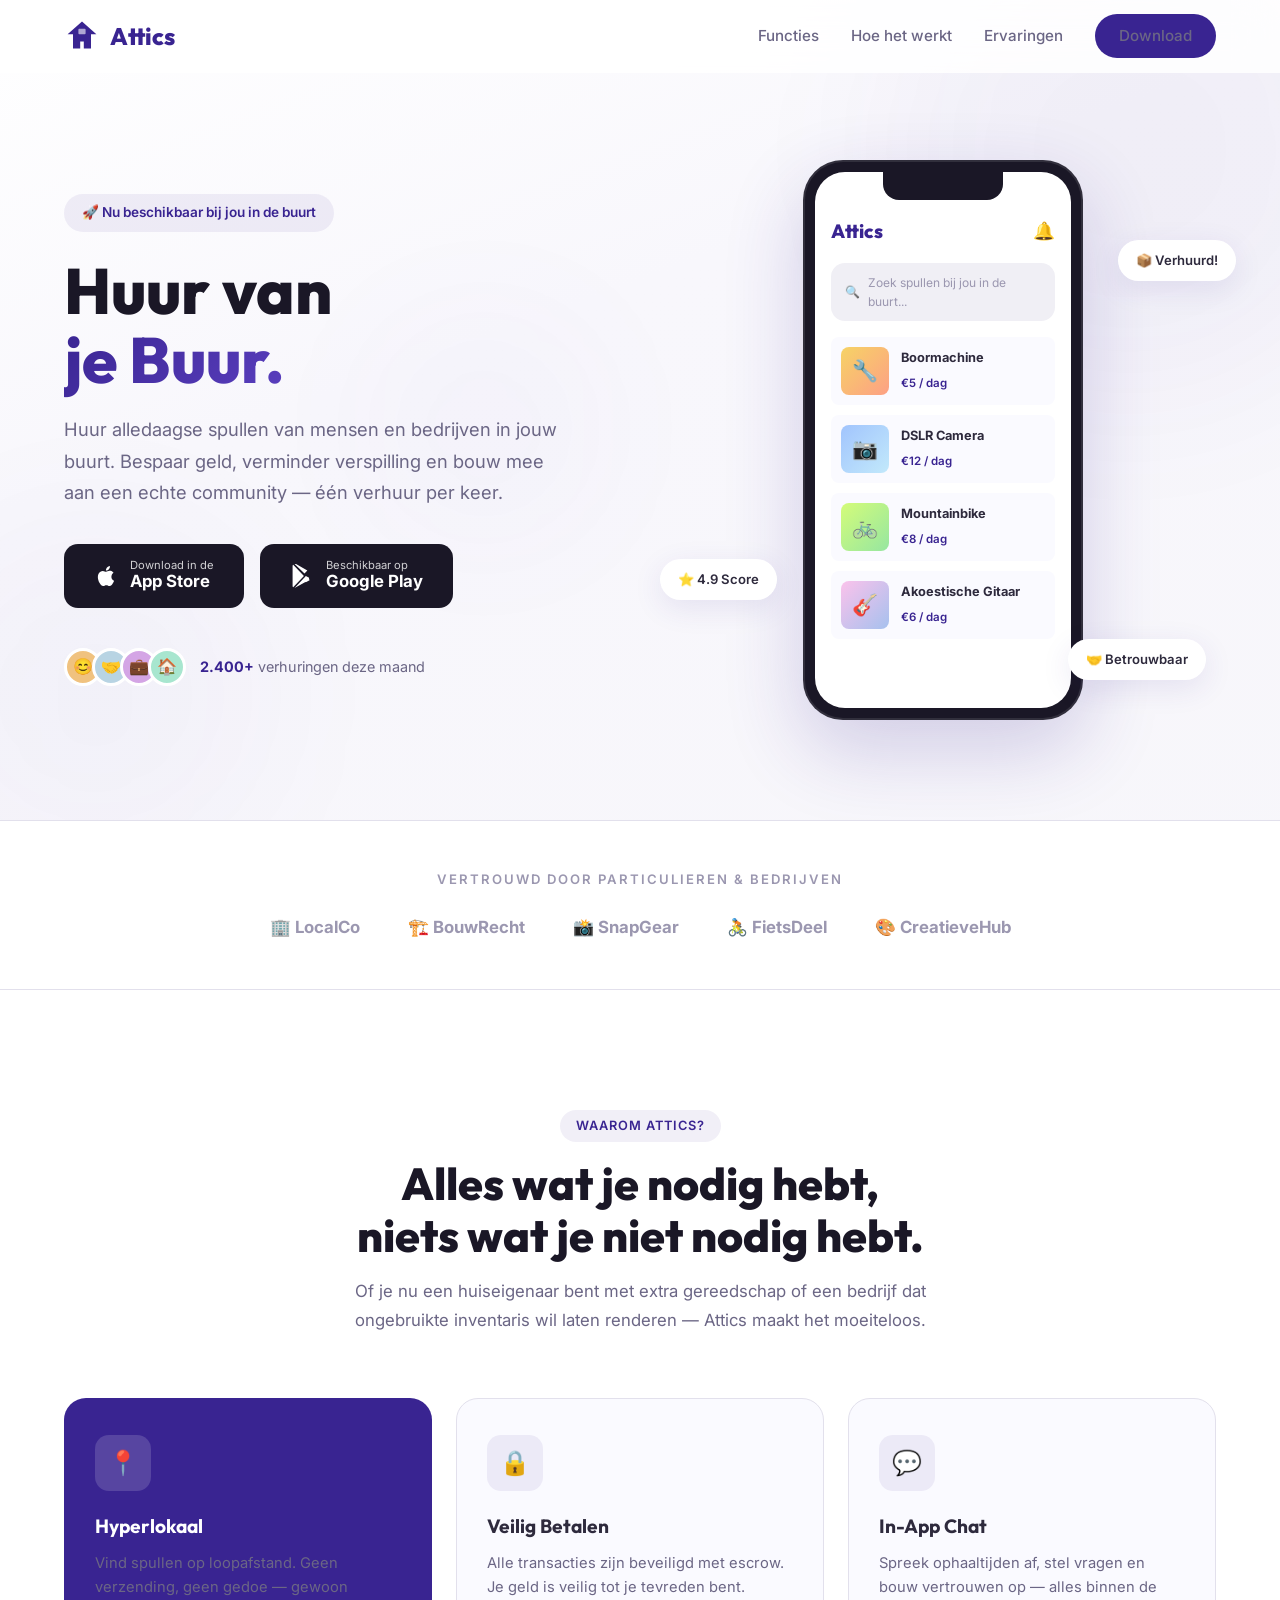
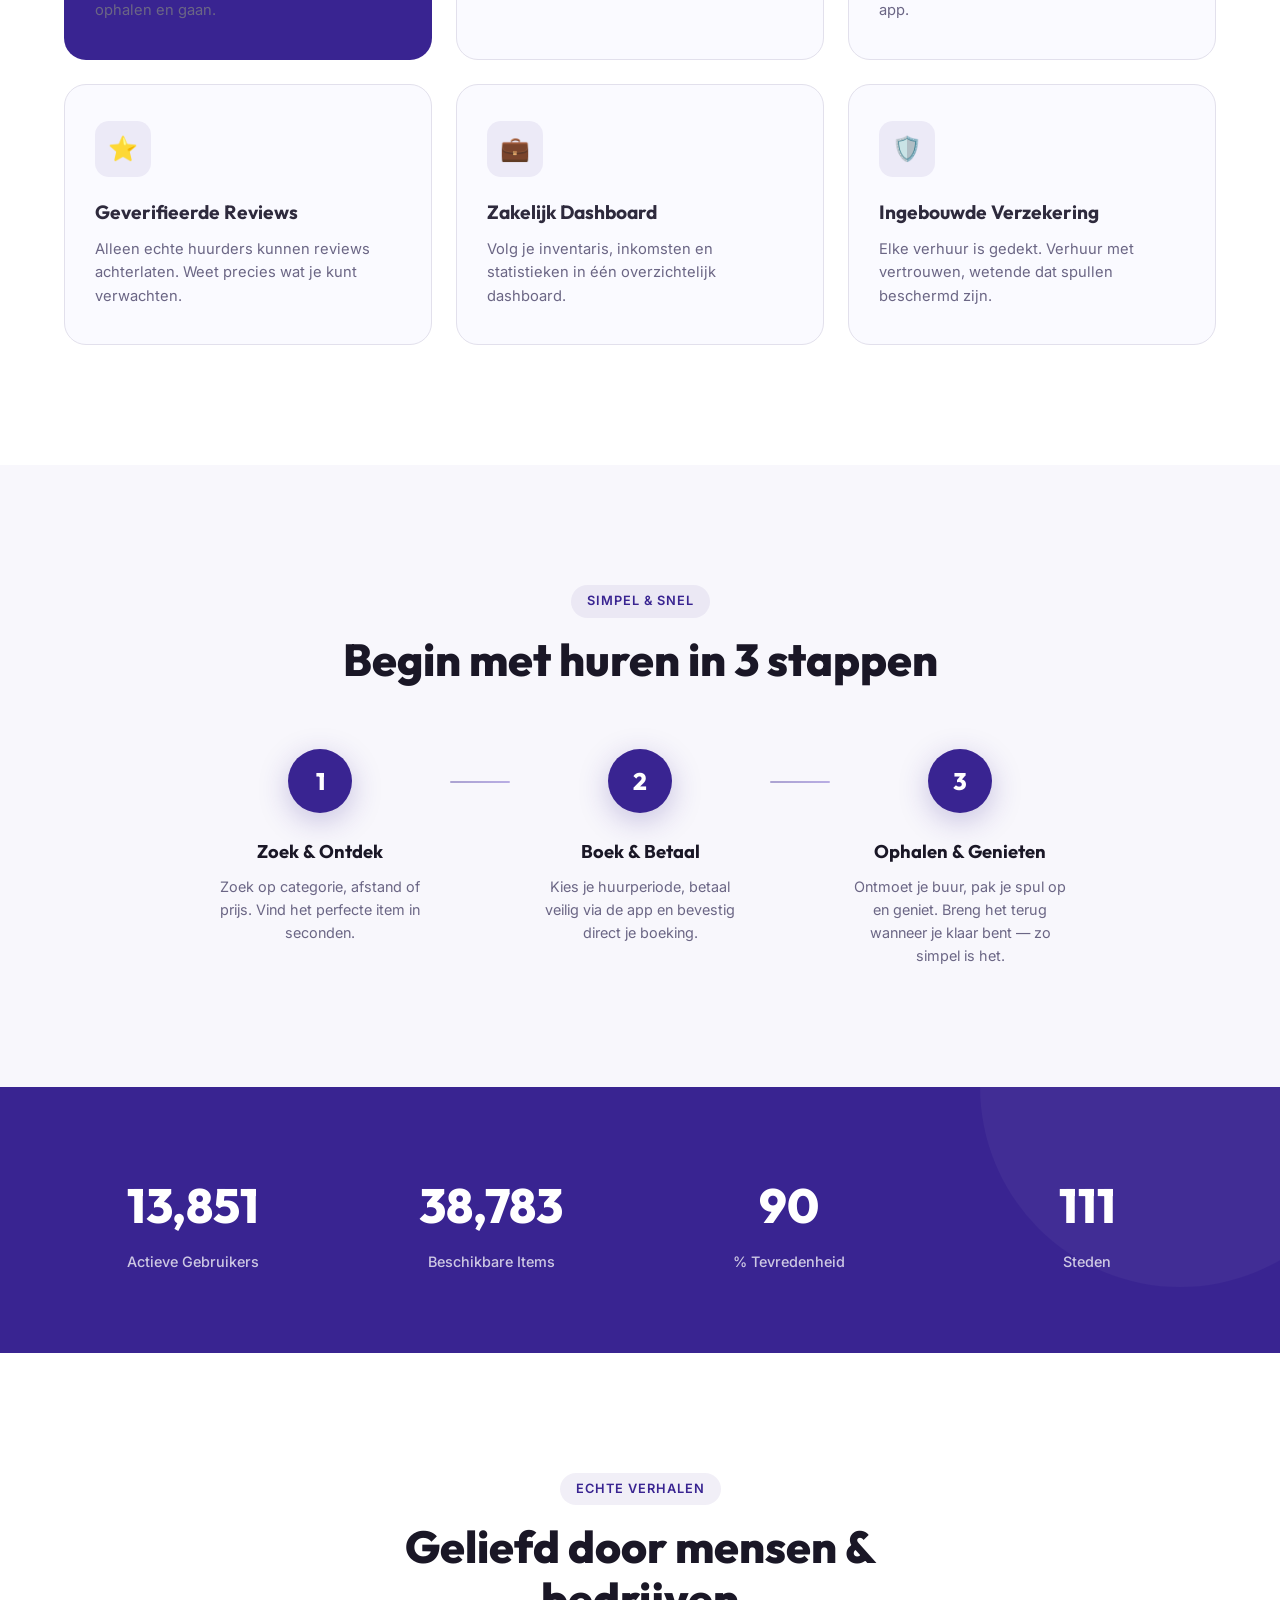
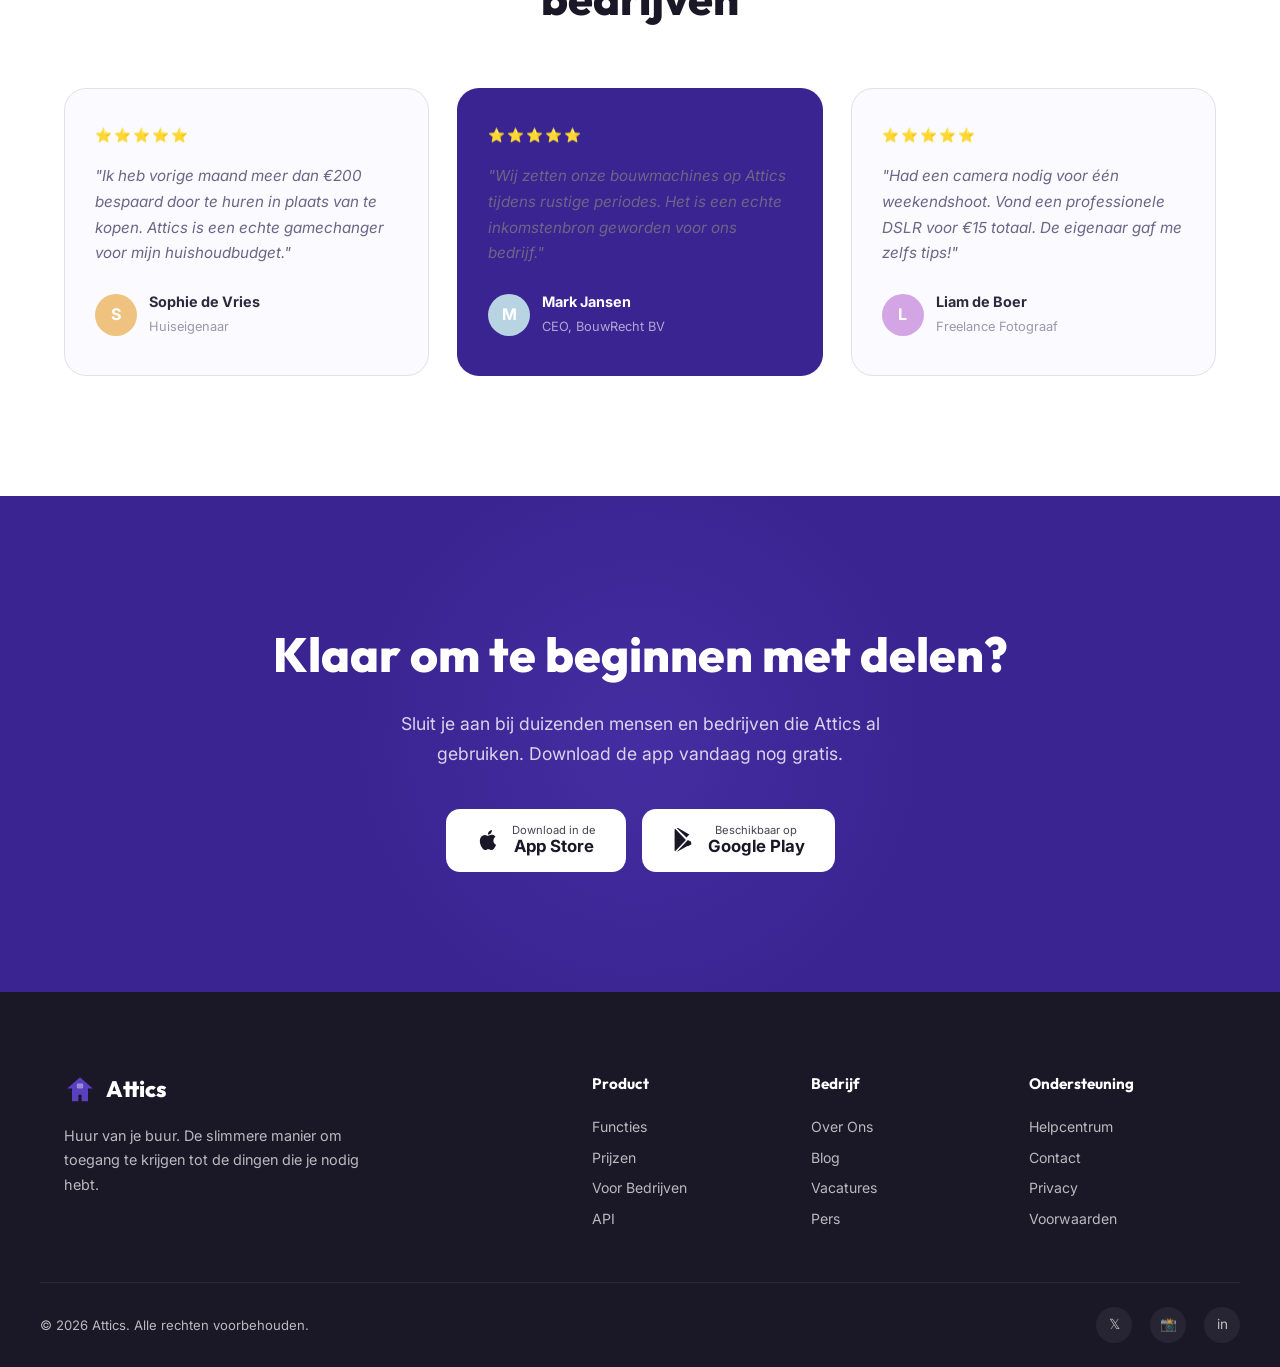
==== nl/index.html @ 7eb5c948 "Add Dutch version (nl/index.html) with slogan: huur van je buur" ====
<!DOCTYPE html>
<html lang="nl">
<head>
  <meta charset="UTF-8" />
  <meta name="viewport" content="width=device-width, initial-scale=1.0" />
  <title>Attics — Huur van je Buur</title>
  <meta name="description" content="Attics laat je alledaagse spullen huren van mensen en bedrijven bij jou in de buurt. Bespaar geld, verminder verspilling en bouw aan je community." />
  <link rel="preconnect" href="https://fonts.googleapis.com" />
  <link rel="preconnect" href="https://fonts.gstatic.com" crossorigin />
  <link href="https://fonts.googleapis.com/css2?family=Inter:wght@400;500;600;700;800&family=Outfit:wght@400;500;600;700;800&display=swap" rel="stylesheet" />
  <link rel="stylesheet" href="../style.css" />
  <link rel="icon" type="image/svg+xml" href="data:image/svg+xml,<svg xmlns='http://www.w3.org/2000/svg' viewBox='0 0 100 100'><text y='.9em' font-size='90'>🏠</text></svg>" />
</head>
<body>
  <!-- ========== NAVBAR ========== -->
  <nav class="navbar" id="navbar">
    <div class="container navbar__inner">
      <a href="#" class="navbar__logo">
        <svg class="navbar__logo-icon" viewBox="0 0 40 40" fill="none" xmlns="http://www.w3.org/2000/svg">
          <path d="M20 4L4 18H10V34H18V26H22V34H30V18H36L20 4Z" fill="currentColor"/>
          <rect x="16" y="12" width="8" height="6" rx="1" fill="white" opacity="0.6"/>
        </svg>
        <span>Attics</span>
      </a>
      <div class="navbar__links" id="navLinks">
        <a href="#features">Functies</a>
        <a href="#how-it-works">Hoe het werkt</a>
        <a href="#testimonials">Ervaringen</a>
        <a href="#download" class="btn btn--sm btn--primary">Download</a>
      </div>
      <button class="navbar__toggle" id="navToggle" aria-label="Menu openen">
        <span></span><span></span><span></span>
      </button>
    </div>
  </nav>

  <!-- ========== HERO ========== -->
  <section class="hero" id="hero">
    <div class="hero__bg-shapes">
      <div class="hero__shape hero__shape--1"></div>
      <div class="hero__shape hero__shape--2"></div>
      <div class="hero__shape hero__shape--3"></div>
    </div>
    <div class="container hero__inner">
      <div class="hero__content">
        <span class="hero__badge">🚀 Nu beschikbaar bij jou in de buurt</span>
        <h1 class="hero__title">Huur van<br/><span class="hero__title--accent">je Buur.</span></h1>
        <p class="hero__subtitle">Huur alledaagse spullen van mensen en bedrijven in jouw buurt. Bespaar geld, verminder verspilling en bouw mee aan een echte community — één verhuur per keer.</p>
        <div class="hero__buttons">
          <a href="#" class="store-btn store-btn--apple" aria-label="Download in de App Store">
            <svg viewBox="0 0 24 24" fill="currentColor"><path d="M18.71 19.5c-.83 1.24-1.71 2.45-3.05 2.47-1.34.03-1.77-.79-3.29-.79-1.53 0-2 .77-3.27.82-1.31.05-2.3-1.32-3.14-2.53C4.25 17 2.94 12.45 4.7 9.39c.87-1.52 2.43-2.48 4.12-2.51 1.28-.02 2.5.87 3.29.87.78 0 2.26-1.07 3.8-.91.65.03 2.47.26 3.64 1.98-.09.06-2.17 1.28-2.15 3.81.03 3.02 2.65 4.03 2.68 4.04-.03.07-.42 1.44-1.38 2.83M13 3.5c.73-.83 1.94-1.46 2.94-1.5.13 1.17-.34 2.35-1.04 3.19-.69.85-1.83 1.51-2.95 1.42-.15-1.15.41-2.35 1.05-3.11z"/></svg>
            <div>
              <small>Download in de</small>
              <strong>App Store</strong>
            </div>
          </a>
          <a href="#" class="store-btn store-btn--google" aria-label="Beschikbaar op Google Play">
            <svg viewBox="0 0 24 24" fill="currentColor"><path d="M3.18 23.27c-.36-.17-.59-.52-.59-.92V1.65c0-.4.24-.75.6-.92l10.74 11.27L3.18 23.27zm1.4.73l11.75-6.54-2.8-2.94L4.58 24zm14.49-10.2l-3.2-1.78-3.02 3.17 3.01 3.17 3.21-1.79c.56-.31.56-1.08 0-1.39v-.38zM4.58 0l9.95 9.52 2.8-2.94L5.58-.27C5.21-.47 4.85-.27 4.58 0z"/></svg>
            <div>
              <small>Beschikbaar op</small>
              <strong>Google Play</strong>
            </div>
          </a>
        </div>
        <div class="hero__social-proof">
          <div class="hero__avatars">
            <div class="hero__avatar" style="background: #f0c27f;">😊</div>
            <div class="hero__avatar" style="background: #b8d4e3;">🤝</div>
            <div class="hero__avatar" style="background: #d4a5e5;">💼</div>
            <div class="hero__avatar" style="background: #a8e6cf;">🏠</div>
          </div>
          <p><strong>2.400+</strong> verhuringen deze maand</p>
        </div>
      </div>
      <div class="hero__visual">
        <div class="phone-mockup">
          <div class="phone-mockup__notch"></div>
          <div class="phone-mockup__screen">
            <div class="phone-mockup__header">
              <span class="phone-mockup__logo">Attics</span>
              <span class="phone-mockup__icon">🔔</span>
            </div>
            <div class="phone-mockup__search">
              <span>🔍</span> Zoek spullen bij jou in de buurt...
            </div>
            <div class="phone-mockup__cards">
              <div class="phone-mockup__card">
                <div class="phone-mockup__card-img" style="background: linear-gradient(135deg, #f6d365, #fda085);">🔧</div>
                <div class="phone-mockup__card-info">
                  <strong>Boormachine</strong>
                  <span>€5 / dag</span>
                </div>
              </div>
              <div class="phone-mockup__card">
                <div class="phone-mockup__card-img" style="background: linear-gradient(135deg, #a1c4fd, #c2e9fb);">📷</div>
                <div class="phone-mockup__card-info">
                  <strong>DSLR Camera</strong>
                  <span>€12 / dag</span>
                </div>
              </div>
              <div class="phone-mockup__card">
                <div class="phone-mockup__card-img" style="background: linear-gradient(135deg, #d4fc79, #96e6a1);">🚲</div>
                <div class="phone-mockup__card-info">
                  <strong>Mountainbike</strong>
                  <span>€8 / dag</span>
                </div>
              </div>
              <div class="phone-mockup__card">
                <div class="phone-mockup__card-img" style="background: linear-gradient(135deg, #fbc2eb, #a6c1ee);">🎸</div>
                <div class="phone-mockup__card-info">
                  <strong>Akoestische Gitaar</strong>
                  <span>€6 / dag</span>
                </div>
              </div>
            </div>
          </div>
        </div>
        <div class="hero__floating hero__floating--1">📦 Verhuurd!</div>
        <div class="hero__floating hero__floating--2">⭐ 4.9 Score</div>
        <div class="hero__floating hero__floating--3">🤝 Betrouwbaar</div>
      </div>
    </div>
  </section>

  <!-- ========== TRUSTED BY ========== -->
  <section class="trusted">
    <div class="container">
      <p class="trusted__label">Vertrouwd door particulieren & bedrijven</p>
      <div class="trusted__logos">
        <span class="trusted__logo">🏢 LocalCo</span>
        <span class="trusted__logo">🏗️ BouwRecht</span>
        <span class="trusted__logo">📸 SnapGear</span>
        <span class="trusted__logo">🚴 FietsDeel</span>
        <span class="trusted__logo">🎨 CreatieveHub</span>
      </div>
    </div>
  </section>

  <!-- ========== FEATURES ========== -->
  <section class="features" id="features">
    <div class="container">
      <div class="section-header">
        <span class="section-header__tag">Waarom Attics?</span>
        <h2 class="section-header__title">Alles wat je nodig hebt,<br/>niets wat je niet nodig hebt.</h2>
        <p class="section-header__desc">Of je nu een huiseigenaar bent met extra gereedschap of een bedrijf dat ongebruikte inventaris wil laten renderen — Attics maakt het moeiteloos.</p>
      </div>
      <div class="features__grid">
        <div class="feature-card feature-card--highlight">
          <div class="feature-card__icon">📍</div>
          <h3>Hyperlokaal</h3>
          <p>Vind spullen op loopafstand. Geen verzending, geen gedoe — gewoon ophalen en gaan.</p>
        </div>
        <div class="feature-card">
          <div class="feature-card__icon">🔒</div>
          <h3>Veilig Betalen</h3>
          <p>Alle transacties zijn beveiligd met escrow. Je geld is veilig tot je tevreden bent.</p>
        </div>
        <div class="feature-card">
          <div class="feature-card__icon">💬</div>
          <h3>In-App Chat</h3>
          <p>Spreek ophaaltijden af, stel vragen en bouw vertrouwen op — alles binnen de app.</p>
        </div>
        <div class="feature-card">
          <div class="feature-card__icon">⭐</div>
          <h3>Geverifieerde Reviews</h3>
          <p>Alleen echte huurders kunnen reviews achterlaten. Weet precies wat je kunt verwachten.</p>
        </div>
        <div class="feature-card">
          <div class="feature-card__icon">💼</div>
          <h3>Zakelijk Dashboard</h3>
          <p>Volg je inventaris, inkomsten en statistieken in één overzichtelijk dashboard.</p>
        </div>
        <div class="feature-card">
          <div class="feature-card__icon">🛡️</div>
          <h3>Ingebouwde Verzekering</h3>
          <p>Elke verhuur is gedekt. Verhuur met vertrouwen, wetende dat spullen beschermd zijn.</p>
        </div>
      </div>
    </div>
  </section>

  <!-- ========== HOW IT WORKS ========== -->
  <section class="how-it-works" id="how-it-works">
    <div class="container">
      <div class="section-header">
        <span class="section-header__tag">Simpel & Snel</span>
        <h2 class="section-header__title">Begin met huren in 3 stappen</h2>
      </div>
      <div class="steps">
        <div class="step">
          <div class="step__number">1</div>
          <div class="step__content">
            <h3>Zoek & Ontdek</h3>
            <p>Zoek op categorie, afstand of prijs. Vind het perfecte item in seconden.</p>
          </div>
        </div>
        <div class="step__connector"></div>
        <div class="step">
          <div class="step__number">2</div>
          <div class="step__content">
            <h3>Boek & Betaal</h3>
            <p>Kies je huurperiode, betaal veilig via de app en bevestig direct je boeking.</p>
          </div>
        </div>
        <div class="step__connector"></div>
        <div class="step">
          <div class="step__number">3</div>
          <div class="step__content">
            <h3>Ophalen & Genieten</h3>
            <p>Ontmoet je buur, pak je spul op en geniet. Breng het terug wanneer je klaar bent — zo simpel is het.</p>
          </div>
        </div>
      </div>
    </div>
  </section>

  <!-- ========== STATS ========== -->
  <section class="stats">
    <div class="container stats__inner">
      <div class="stat">
        <div class="stat__number" data-target="15000">0</div>
        <div class="stat__label">Actieve Gebruikers</div>
      </div>
      <div class="stat">
        <div class="stat__number" data-target="42000">0</div>
        <div class="stat__label">Beschikbare Items</div>
      </div>
      <div class="stat">
        <div class="stat__number" data-target="98">0</div>
        <div class="stat__label">% Tevredenheid</div>
      </div>
      <div class="stat">
        <div class="stat__number" data-target="120">0</div>
        <div class="stat__label">Steden</div>
      </div>
    </div>
  </section>

  <!-- ========== TESTIMONIALS ========== -->
  <section class="testimonials" id="testimonials">
    <div class="container">
      <div class="section-header">
        <span class="section-header__tag">Echte Verhalen</span>
        <h2 class="section-header__title">Geliefd door mensen & bedrijven</h2>
      </div>
      <div class="testimonials__grid">
        <div class="testimonial-card">
          <div class="testimonial-card__stars">⭐⭐⭐⭐⭐</div>
          <p>"Ik heb vorige maand meer dan €200 bespaard door te huren in plaats van te kopen. Attics is een echte gamechanger voor mijn huishoudbudget."</p>
          <div class="testimonial-card__author">
            <div class="testimonial-card__avatar" style="background: #f0c27f;">S</div>
            <div>
              <strong>Sophie de Vries</strong>
              <span>Huiseigenaar</span>
            </div>
          </div>
        </div>
        <div class="testimonial-card testimonial-card--featured">
          <div class="testimonial-card__stars">⭐⭐⭐⭐⭐</div>
          <p>"Wij zetten onze bouwmachines op Attics tijdens rustige periodes. Het is een echte inkomstenbron geworden voor ons bedrijf."</p>
          <div class="testimonial-card__author">
            <div class="testimonial-card__avatar" style="background: #b8d4e3;">M</div>
            <div>
              <strong>Mark Jansen</strong>
              <span>CEO, BouwRecht BV</span>
            </div>
          </div>
        </div>
        <div class="testimonial-card">
          <div class="testimonial-card__stars">⭐⭐⭐⭐⭐</div>
          <p>"Had een camera nodig voor één weekendshoot. Vond een professionele DSLR voor €15 totaal. De eigenaar gaf me zelfs tips!"</p>
          <div class="testimonial-card__author">
            <div class="testimonial-card__avatar" style="background: #d4a5e5;">L</div>
            <div>
              <strong>Liam de Boer</strong>
              <span>Freelance Fotograaf</span>
            </div>
          </div>
        </div>
      </div>
    </div>
  </section>

  <!-- ========== CTA SECTION ========== -->
  <section class="cta" id="download">
    <div class="cta__glow"></div>
    <div class="container cta__inner">
      <h2 class="cta__title">Klaar om te beginnen met delen?</h2>
      <p class="cta__subtitle">Sluit je aan bij duizenden mensen en bedrijven die Attics al gebruiken. Download de app vandaag nog gratis.</p>
      <div class="cta__buttons">
        <a href="#" class="store-btn store-btn--apple store-btn--light" aria-label="Download in de App Store">
          <svg viewBox="0 0 24 24" fill="currentColor"><path d="M18.71 19.5c-.83 1.24-1.71 2.45-3.05 2.47-1.34.03-1.77-.79-3.29-.79-1.53 0-2 .77-3.27.82-1.31.05-2.3-1.32-3.14-2.53C4.25 17 2.94 12.45 4.7 9.39c.87-1.52 2.43-2.48 4.12-2.51 1.28-.02 2.5.87 3.29.87.78 0 2.26-1.07 3.8-.91.65.03 2.47.26 3.64 1.98-.09.06-2.17 1.28-2.15 3.81.03 3.02 2.65 4.03 2.68 4.04-.03.07-.42 1.44-1.38 2.83M13 3.5c.73-.83 1.94-1.46 2.94-1.5.13 1.17-.34 2.35-1.04 3.19-.69.85-1.83 1.51-2.95 1.42-.15-1.15.41-2.35 1.05-3.11z"/></svg>
          <div>
            <small>Download in de</small>
            <strong>App Store</strong>
          </div>
        </a>
        <a href="#" class="store-btn store-btn--google store-btn--light" aria-label="Beschikbaar op Google Play">
          <svg viewBox="0 0 24 24" fill="currentColor"><path d="M3.18 23.27c-.36-.17-.59-.52-.59-.92V1.65c0-.4.24-.75.6-.92l10.74 11.27L3.18 23.27zm1.4.73l11.75-6.54-2.8-2.94L4.58 24zm14.49-10.2l-3.2-1.78-3.02 3.17 3.01 3.17 3.21-1.79c.56-.31.56-1.08 0-1.39v-.38zM4.58 0l9.95 9.52 2.8-2.94L5.58-.27C5.21-.47 4.85-.27 4.58 0z"/></svg>
          <div>
            <small>Beschikbaar op</small>
            <strong>Google Play</strong>
          </div>
        </a>
      </div>
    </div>
  </section>

  <!-- ========== FOOTER ========== -->
  <footer class="footer">
    <div class="container footer__inner">
      <div class="footer__brand">
        <a href="#" class="footer__logo">
          <svg class="footer__logo-icon" viewBox="0 0 40 40" fill="none" xmlns="http://www.w3.org/2000/svg">
            <path d="M20 4L4 18H10V34H18V26H22V34H30V18H36L20 4Z" fill="currentColor"/>
            <rect x="16" y="12" width="8" height="6" rx="1" fill="white" opacity="0.4"/>
          </svg>
          <span>Attics</span>
        </a>
        <p>Huur van je buur. De slimmere manier om toegang te krijgen tot de dingen die je nodig hebt.</p>
      </div>
      <div class="footer__links">
        <div class="footer__col">
          <h4>Product</h4>
          <a href="#">Functies</a>
          <a href="#">Prijzen</a>
          <a href="#">Voor Bedrijven</a>
          <a href="#">API</a>
        </div>
        <div class="footer__col">
          <h4>Bedrijf</h4>
          <a href="#">Over Ons</a>
          <a href="#">Blog</a>
          <a href="#">Vacatures</a>
          <a href="#">Pers</a>
        </div>
        <div class="footer__col">
          <h4>Ondersteuning</h4>
          <a href="#">Helpcentrum</a>
          <a href="#">Contact</a>
          <a href="#">Privacy</a>
          <a href="#">Voorwaarden</a>
        </div>
      </div>
    </div>
    <div class="container footer__bottom">
      <p>&copy; 2026 Attics. Alle rechten voorbehouden.</p>
      <div class="footer__socials">
        <a href="#" aria-label="Twitter">𝕏</a>
        <a href="#" aria-label="Instagram">📸</a>
        <a href="#" aria-label="LinkedIn">in</a>
      </div>
    </div>
  </footer>

  <script src="../script.js"></script>
</body>
</html>
---- style.css ----
/* ============================================================
   ATTICS — Landing Page Styles
   Brand: #392491 (deep indigo) + white
   ============================================================ */

/* ---------- RESET & TOKENS ---------- */
*,
*::before,
*::after {
  box-sizing: border-box;
  margin: 0;
  padding: 0;
}

:root {
  --primary: #392491;
  --primary-dark: #2a1a6e;
  --primary-light: #5a3fbf;
  --primary-glow: rgba(57, 36, 145, 0.25);
  --primary-subtle: rgba(57, 36, 145, 0.07);
  --white: #ffffff;
  --off-white: #f8f7fc;
  --gray-50: #fafaff;
  --gray-100: #f0eff5;
  --gray-200: #e2e0ec;
  --gray-400: #9b97b0;
  --gray-600: #6b6685;
  --gray-800: #2e2a3d;
  --gray-900: #1a1726;
  --text: #2e2a3d;
  --text-muted: #6b6685;
  --radius-sm: 8px;
  --radius-md: 14px;
  --radius-lg: 22px;
  --radius-xl: 32px;
  --radius-full: 999px;
  --shadow-sm: 0 2px 8px rgba(57, 36, 145, 0.06);
  --shadow-md: 0 8px 30px rgba(57, 36, 145, 0.1);
  --shadow-lg: 0 20px 60px rgba(57, 36, 145, 0.15);
  --shadow-xl: 0 30px 80px rgba(57, 36, 145, 0.2);
  --transition: 0.3s cubic-bezier(0.4, 0, 0.2, 1);
  --font-heading: "Outfit", sans-serif;
  --font-body: "Inter", sans-serif;
}

html {
  scroll-behavior: smooth;
  -webkit-font-smoothing: antialiased;
}

body {
  font-family: var(--font-body);
  color: var(--text);
  background: var(--white);
  line-height: 1.6;
  overflow-x: hidden;
}

img,
svg {
  display: block;
  max-width: 100%;
}
a {
  text-decoration: none;
  color: inherit;
}
button {
  border: none;
  background: none;
  cursor: pointer;
  font: inherit;
}

.container {
  width: 100%;
  max-width: 1200px;
  margin: 0 auto;
  padding: 0 24px;
}

/* ---------- NAVBAR ---------- */
.navbar {
  position: fixed;
  top: 0;
  left: 0;
  right: 0;
  z-index: 1000;
  background: rgba(255, 255, 255, 0.85);
  backdrop-filter: blur(20px);
  -webkit-backdrop-filter: blur(20px);
  border-bottom: 1px solid transparent;
  transition: var(--transition);
}

.navbar--scrolled {
  border-bottom-color: var(--gray-200);
  box-shadow: var(--shadow-sm);
}

.navbar__inner {
  display: flex;
  align-items: center;
  justify-content: space-between;
  height: 72px;
}

.navbar__logo {
  display: flex;
  align-items: center;
  gap: 10px;
  font-family: var(--font-heading);
  font-weight: 800;
  font-size: 1.5rem;
  color: var(--primary);
}

.navbar__logo-icon {
  width: 36px;
  height: 36px;
  color: var(--primary);
}

.navbar__links {
  display: flex;
  align-items: center;
  gap: 32px;
}

.navbar__links a {
  font-size: 0.95rem;
  font-weight: 500;
  color: var(--gray-600);
  transition: var(--transition);
}

.navbar__links a:hover {
  color: var(--primary);
}

.navbar__toggle {
  display: none;
  flex-direction: column;
  gap: 5px;
  width: 28px;
}

.navbar__toggle span {
  display: block;
  width: 100%;
  height: 2px;
  background: var(--gray-800);
  border-radius: 2px;
  transition: var(--transition);
}

/* ---------- BUTTONS ---------- */
.btn {
  display: inline-flex;
  align-items: center;
  justify-content: center;
  font-weight: 600;
  border-radius: var(--radius-full);
  transition: var(--transition);
  cursor: pointer;
}

.btn--sm {
  padding: 10px 24px;
  font-size: 0.9rem;
}

.btn--primary {
  background: var(--primary);
  color: var(--white);
}

.btn--primary:hover {
  background: var(--primary-dark);
  transform: translateY(-1px);
  box-shadow: 0 6px 20px var(--primary-glow);
}

/* ---------- STORE BUTTONS ---------- */
.store-btn {
  display: inline-flex;
  align-items: center;
  gap: 12px;
  padding: 14px 28px;
  background: var(--gray-900);
  color: var(--white);
  border-radius: var(--radius-md);
  transition: var(--transition);
  border: 2px solid transparent;
}

.store-btn svg {
  width: 24px;
  height: 24px;
  flex-shrink: 0;
}

.store-btn small {
  display: block;
  font-size: 0.7rem;
  opacity: 0.8;
  line-height: 1;
}

.store-btn strong {
  display: block;
  font-size: 1.05rem;
  line-height: 1.2;
}

.store-btn:hover {
  transform: translateY(-3px);
  box-shadow: var(--shadow-lg);
}

.store-btn--light {
  background: var(--white);
  color: var(--gray-900);
  border-color: rgba(255, 255, 255, 0.2);
}

.store-btn--light:hover {
  background: var(--off-white);
  box-shadow: var(--shadow-xl);
}

/* ---------- HERO ---------- */
.hero {
  position: relative;
  padding: 160px 0 100px;
  background: linear-gradient(
    160deg,
    var(--white) 0%,
    var(--off-white) 40%,
    rgba(57, 36, 145, 0.04) 100%
  );
  overflow: hidden;
}

.hero__bg-shapes {
  position: absolute;
  inset: 0;
  pointer-events: none;
  overflow: hidden;
}

.hero__shape {
  position: absolute;
  border-radius: 50%;
  filter: blur(80px);
  opacity: 0.5;
}

.hero__shape--1 {
  width: 500px;
  height: 500px;
  background: rgba(57, 36, 145, 0.08);
  top: -100px;
  right: -100px;
  animation: float 20s ease-in-out infinite;
}

.hero__shape--2 {
  width: 350px;
  height: 350px;
  background: rgba(57, 36, 145, 0.06);
  bottom: -50px;
  left: -80px;
  animation: float 15s ease-in-out infinite reverse;
}

.hero__shape--3 {
  width: 200px;
  height: 200px;
  background: rgba(90, 63, 191, 0.08);
  top: 40%;
  left: 30%;
  animation: float 18s ease-in-out infinite 3s;
}

@keyframes float {
  0%,
  100% {
    transform: translate(0, 0) scale(1);
  }
  33% {
    transform: translate(30px, -30px) scale(1.05);
  }
  66% {
    transform: translate(-20px, 20px) scale(0.95);
  }
}

.hero__inner {
  display: grid;
  grid-template-columns: 1fr 1fr;
  gap: 60px;
  align-items: center;
}

.hero__badge {
  display: inline-block;
  padding: 8px 18px;
  background: var(--primary-subtle);
  color: var(--primary);
  font-size: 0.85rem;
  font-weight: 600;
  border-radius: var(--radius-full);
  margin-bottom: 24px;
  animation: fadeInUp 0.6s ease-out;
}

.hero__title {
  font-family: var(--font-heading);
  font-size: 4rem;
  font-weight: 800;
  line-height: 1.08;
  color: var(--gray-900);
  margin-bottom: 20px;
  animation: fadeInUp 0.6s ease-out 0.1s both;
}

.hero__title--accent {
  background: linear-gradient(135deg, var(--primary), var(--primary-light));
  -webkit-background-clip: text;
  -webkit-text-fill-color: transparent;
  background-clip: text;
}

.hero__subtitle {
  font-size: 1.15rem;
  color: var(--text-muted);
  max-width: 500px;
  line-height: 1.7;
  margin-bottom: 36px;
  animation: fadeInUp 0.6s ease-out 0.2s both;
}

.hero__buttons {
  display: flex;
  gap: 16px;
  flex-wrap: wrap;
  margin-bottom: 40px;
  animation: fadeInUp 0.6s ease-out 0.3s both;
}

.hero__social-proof {
  display: flex;
  align-items: center;
  gap: 14px;
  animation: fadeInUp 0.6s ease-out 0.4s both;
}

.hero__social-proof p {
  font-size: 0.9rem;
  color: var(--text-muted);
}

.hero__social-proof strong {
  color: var(--primary);
}

.hero__avatars {
  display: flex;
}

.hero__avatar {
  width: 38px;
  height: 38px;
  border-radius: 50%;
  display: flex;
  align-items: center;
  justify-content: center;
  font-size: 1rem;
  border: 3px solid var(--white);
  margin-left: -10px;
}

.hero__avatar:first-child {
  margin-left: 0;
}

/* Phone Mockup */
.hero__visual {
  position: relative;
  display: flex;
  justify-content: center;
  animation: fadeInUp 0.8s ease-out 0.3s both;
}

.phone-mockup {
  width: 280px;
  height: 560px;
  background: var(--gray-900);
  border-radius: 40px;
  padding: 12px;
  position: relative;
  box-shadow:
    var(--shadow-xl),
    inset 0 0 0 2px rgba(255, 255, 255, 0.1);
}

.phone-mockup__notch {
  width: 120px;
  height: 28px;
  background: var(--gray-900);
  border-radius: 0 0 16px 16px;
  position: absolute;
  top: 12px;
  left: 50%;
  transform: translateX(-50%);
  z-index: 2;
}

.phone-mockup__screen {
  width: 100%;
  height: 100%;
  background: var(--white);
  border-radius: 30px;
  padding: 44px 16px 16px;
  overflow: hidden;
}

.phone-mockup__header {
  display: flex;
  justify-content: space-between;
  align-items: center;
  margin-bottom: 16px;
}

.phone-mockup__logo {
  font-family: var(--font-heading);
  font-weight: 800;
  font-size: 1.2rem;
  color: var(--primary);
}

.phone-mockup__icon {
  font-size: 1.1rem;
}

.phone-mockup__search {
  display: flex;
  align-items: center;
  gap: 8px;
  padding: 10px 14px;
  background: var(--gray-100);
  border-radius: var(--radius-md);
  font-size: 0.75rem;
  color: var(--gray-400);
  margin-bottom: 16px;
}

.phone-mockup__cards {
  display: flex;
  flex-direction: column;
  gap: 10px;
}

.phone-mockup__card {
  display: flex;
  align-items: center;
  gap: 12px;
  padding: 10px;
  background: var(--gray-50);
  border-radius: var(--radius-sm);
  transition: var(--transition);
}

.phone-mockup__card-img {
  width: 48px;
  height: 48px;
  border-radius: var(--radius-sm);
  display: flex;
  align-items: center;
  justify-content: center;
  font-size: 1.3rem;
  flex-shrink: 0;
}

.phone-mockup__card-info strong {
  display: block;
  font-size: 0.8rem;
  color: var(--gray-800);
}

.phone-mockup__card-info span {
  font-size: 0.72rem;
  color: var(--primary);
  font-weight: 600;
}

/* Floating badges */
.hero__floating {
  position: absolute;
  background: var(--white);
  padding: 10px 18px;
  border-radius: var(--radius-full);
  font-size: 0.82rem;
  font-weight: 600;
  color: var(--gray-800);
  box-shadow: var(--shadow-md);
  white-space: nowrap;
}

.hero__floating--1 {
  top: 80px;
  right: -20px;
  animation: floatBadge 4s ease-in-out infinite;
}

.hero__floating--2 {
  bottom: 120px;
  left: -10px;
  animation: floatBadge 5s ease-in-out infinite 1s;
}

.hero__floating--3 {
  bottom: 40px;
  right: 10px;
  animation: floatBadge 4.5s ease-in-out infinite 2s;
}

@keyframes floatBadge {
  0%,
  100% {
    transform: translateY(0);
  }
  50% {
    transform: translateY(-10px);
  }
}

@keyframes fadeInUp {
  from {
    opacity: 0;
    transform: translateY(24px);
  }
  to {
    opacity: 1;
    transform: translateY(0);
  }
}

/* ---------- TRUSTED ---------- */
.trusted {
  padding: 48px 0;
  border-top: 1px solid var(--gray-200);
  border-bottom: 1px solid var(--gray-200);
  background: var(--white);
}

.trusted__label {
  text-align: center;
  font-size: 0.82rem;
  text-transform: uppercase;
  letter-spacing: 2px;
  color: var(--gray-400);
  font-weight: 600;
  margin-bottom: 24px;
}

.trusted__logos {
  display: flex;
  justify-content: center;
  align-items: center;
  gap: 48px;
  flex-wrap: wrap;
}

.trusted__logo {
  font-size: 1.05rem;
  font-weight: 700;
  color: var(--gray-400);
  opacity: 0.7;
  transition: var(--transition);
  white-space: nowrap;
}

.trusted__logo:hover {
  opacity: 1;
  color: var(--primary);
}

/* ---------- SECTION HEADER ---------- */
.section-header {
  text-align: center;
  max-width: 600px;
  margin: 0 auto 64px;
}

.section-header__tag {
  display: inline-block;
  padding: 6px 16px;
  background: var(--primary-subtle);
  color: var(--primary);
  font-size: 0.8rem;
  font-weight: 600;
  border-radius: var(--radius-full);
  text-transform: uppercase;
  letter-spacing: 1px;
  margin-bottom: 16px;
}

.section-header__title {
  font-family: var(--font-heading);
  font-size: 2.8rem;
  font-weight: 800;
  color: var(--gray-900);
  line-height: 1.15;
  margin-bottom: 16px;
}

.section-header__desc {
  font-size: 1.05rem;
  color: var(--text-muted);
  line-height: 1.7;
}

/* ---------- FEATURES ---------- */
.features {
  padding: 120px 0;
  background: var(--white);
}

.features__grid {
  display: grid;
  grid-template-columns: repeat(3, 1fr);
  gap: 24px;
}

.feature-card {
  padding: 36px 30px;
  background: var(--gray-50);
  border-radius: var(--radius-lg);
  border: 1px solid var(--gray-200);
  transition: var(--transition);
  position: relative;
  overflow: hidden;
}

.feature-card::before {
  content: "";
  position: absolute;
  top: 0;
  left: 0;
  right: 0;
  height: 3px;
  background: linear-gradient(90deg, var(--primary), var(--primary-light));
  border-radius: 3px 3px 0 0;
  transform: scaleX(0);
  transition: var(--transition);
}

.feature-card:hover {
  transform: translateY(-6px);
  box-shadow: var(--shadow-md);
  border-color: rgba(57, 36, 145, 0.15);
}

.feature-card:hover::before {
  transform: scaleX(1);
}

.feature-card--highlight {
  background: var(--primary);
  color: var(--white);
  border-color: transparent;
}

.feature-card--highlight::before {
  display: none;
}

.feature-card--highlight:hover {
  background: var(--primary-dark);
  border-color: transparent;
}

.feature-card--highlight .feature-card__icon {
  background: rgba(255, 255, 255, 0.15);
}

.feature-card--highlight p {
  color: rgba(255, 255, 255, 0.8);
}

.feature-card__icon {
  width: 56px;
  height: 56px;
  display: flex;
  align-items: center;
  justify-content: center;
  font-size: 1.5rem;
  background: var(--primary-subtle);
  border-radius: var(--radius-md);
  margin-bottom: 20px;
}

.feature-card h3 {
  font-family: var(--font-heading);
  font-size: 1.2rem;
  font-weight: 700;
  margin-bottom: 10px;
}

.feature-card p {
  font-size: 0.92rem;
  color: var(--text-muted);
  line-height: 1.6;
}

/* ---------- HOW IT WORKS ---------- */
.how-it-works {
  padding: 120px 0;
  background: var(--off-white);
}

.steps {
  display: flex;
  align-items: flex-start;
  justify-content: center;
  gap: 0;
  max-width: 900px;
  margin: 0 auto;
}

.step {
  flex: 1;
  text-align: center;
  padding: 0 24px;
}

.step__number {
  width: 64px;
  height: 64px;
  margin: 0 auto 24px;
  display: flex;
  align-items: center;
  justify-content: center;
  background: var(--primary);
  color: var(--white);
  font-family: var(--font-heading);
  font-size: 1.5rem;
  font-weight: 800;
  border-radius: 50%;
  box-shadow: 0 8px 30px var(--primary-glow);
}

.step__content h3 {
  font-family: var(--font-heading);
  font-size: 1.15rem;
  font-weight: 700;
  margin-bottom: 8px;
  color: var(--gray-900);
}

.step__content p {
  font-size: 0.9rem;
  color: var(--text-muted);
  line-height: 1.6;
}

.step__connector {
  width: 60px;
  height: 2px;
  background: linear-gradient(90deg, var(--primary), var(--primary-light));
  margin-top: 32px;
  flex-shrink: 0;
  border-radius: 2px;
  opacity: 0.4;
}

/* ---------- STATS ---------- */
.stats {
  padding: 80px 0;
  background: var(--primary);
  color: var(--white);
  position: relative;
  overflow: hidden;
}

.stats::before {
  content: "";
  position: absolute;
  width: 400px;
  height: 400px;
  background: rgba(255, 255, 255, 0.04);
  border-radius: 50%;
  top: -200px;
  right: -100px;
}

.stats__inner {
  display: grid;
  grid-template-columns: repeat(4, 1fr);
  gap: 40px;
  text-align: center;
  position: relative;
}

.stat__number {
  font-family: var(--font-heading);
  font-size: 3rem;
  font-weight: 800;
  margin-bottom: 6px;
}

.stat__label {
  font-size: 0.9rem;
  opacity: 0.75;
  font-weight: 500;
}

/* ---------- TESTIMONIALS ---------- */
.testimonials {
  padding: 120px 0;
  background: var(--white);
}

.testimonials__grid {
  display: grid;
  grid-template-columns: repeat(3, 1fr);
  gap: 28px;
}

.testimonial-card {
  padding: 36px 30px;
  background: var(--gray-50);
  border-radius: var(--radius-lg);
  border: 1px solid var(--gray-200);
  transition: var(--transition);
}

.testimonial-card:hover {
  transform: translateY(-4px);
  box-shadow: var(--shadow-md);
}

.testimonial-card--featured {
  background: var(--primary);
  color: var(--white);
  border-color: transparent;
  transform: scale(1.03);
}

.testimonial-card--featured:hover {
  transform: scale(1.03) translateY(-4px);
}

.testimonial-card--featured p {
  color: rgba(255, 255, 255, 0.9);
}

.testimonial-card--featured .testimonial-card__author span {
  color: rgba(255, 255, 255, 0.6);
}

.testimonial-card__stars {
  margin-bottom: 16px;
  font-size: 0.85rem;
  letter-spacing: 2px;
}

.testimonial-card p {
  font-size: 0.95rem;
  line-height: 1.7;
  color: var(--text-muted);
  margin-bottom: 24px;
  font-style: italic;
}

.testimonial-card__author {
  display: flex;
  align-items: center;
  gap: 12px;
}

.testimonial-card__avatar {
  width: 42px;
  height: 42px;
  border-radius: 50%;
  display: flex;
  align-items: center;
  justify-content: center;
  font-weight: 700;
  font-size: 1rem;
  color: var(--white);
}

.testimonial-card__author strong {
  display: block;
  font-size: 0.9rem;
}

.testimonial-card__author span {
  font-size: 0.8rem;
  color: var(--gray-400);
}

/* ---------- CTA ---------- */
.cta {
  padding: 120px 0;
  background: var(--primary);
  color: var(--white);
  text-align: center;
  position: relative;
  overflow: hidden;
}

.cta__glow {
  position: absolute;
  width: 600px;
  height: 600px;
  background: radial-gradient(circle, rgba(90, 63, 191, 0.35), transparent 70%);
  top: 50%;
  left: 50%;
  transform: translate(-50%, -50%);
  pointer-events: none;
}

.cta__inner {
  position: relative;
}

.cta__title {
  font-family: var(--font-heading);
  font-size: 3rem;
  font-weight: 800;
  margin-bottom: 16px;
}

.cta__subtitle {
  font-size: 1.1rem;
  opacity: 0.8;
  max-width: 500px;
  margin: 0 auto 40px;
  line-height: 1.7;
}

.cta__buttons {
  display: flex;
  justify-content: center;
  gap: 16px;
  flex-wrap: wrap;
}

/* ---------- FOOTER ---------- */
.footer {
  padding: 80px 0 0;
  background: var(--gray-900);
  color: rgba(255, 255, 255, 0.7);
}

.footer__inner {
  display: grid;
  grid-template-columns: 1.5fr 2fr;
  gap: 60px;
  padding-bottom: 48px;
  border-bottom: 1px solid rgba(255, 255, 255, 0.08);
}

.footer__logo {
  display: flex;
  align-items: center;
  gap: 10px;
  font-family: var(--font-heading);
  font-weight: 800;
  font-size: 1.4rem;
  color: var(--white);
  margin-bottom: 16px;
}

.footer__logo-icon {
  width: 32px;
  height: 32px;
  color: var(--primary-light);
}

.footer__brand p {
  font-size: 0.9rem;
  line-height: 1.7;
  max-width: 300px;
}

.footer__links {
  display: grid;
  grid-template-columns: repeat(3, 1fr);
  gap: 32px;
}

.footer__col h4 {
  color: var(--white);
  font-family: var(--font-heading);
  font-weight: 700;
  font-size: 0.95rem;
  margin-bottom: 16px;
}

.footer__col a {
  display: block;
  font-size: 0.88rem;
  padding: 4px 0;
  transition: var(--transition);
}

.footer__col a:hover {
  color: var(--white);
  transform: translateX(4px);
}

.footer__bottom {
  display: flex;
  justify-content: space-between;
  align-items: center;
  padding: 24px 0;
  font-size: 0.82rem;
}

.footer__socials {
  display: flex;
  gap: 18px;
}

.footer__socials a {
  width: 36px;
  height: 36px;
  display: flex;
  align-items: center;
  justify-content: center;
  border-radius: 50%;
  background: rgba(255, 255, 255, 0.06);
  font-size: 0.85rem;
  transition: var(--transition);
}

.footer__socials a:hover {
  background: var(--primary);
  color: var(--white);
  transform: translateY(-2px);
}

/* ---------- SCROLL REVEAL ---------- */
.reveal {
  opacity: 0;
  transform: translateY(30px);
  transition:
    opacity 0.7s ease,
    transform 0.7s ease;
}

.reveal--visible {
  opacity: 1;
  transform: translateY(0);
}

/* ---------- RESPONSIVE ---------- */
@media (max-width: 1024px) {
  .hero__title {
    font-size: 3rem;
  }
  .section-header__title {
    font-size: 2.3rem;
  }
  .features__grid {
    grid-template-columns: repeat(2, 1fr);
  }
  .testimonials__grid {
    grid-template-columns: repeat(2, 1fr);
  }
  .testimonial-card:last-child {
    grid-column: span 2;
  }
}

@media (max-width: 768px) {
  .navbar__links {
    position: fixed;
    top: 72px;
    left: 0;
    right: 0;
    background: var(--white);
    flex-direction: column;
    padding: 24px;
    gap: 20px;
    border-bottom: 1px solid var(--gray-200);
    box-shadow: var(--shadow-md);
    transform: translateY(-120%);
    transition: var(--transition);
    opacity: 0;
  }

  .navbar__links--open {
    transform: translateY(0);
    opacity: 1;
  }

  .navbar__toggle {
    display: flex;
  }

  .hero__inner {
    grid-template-columns: 1fr;
    text-align: center;
    gap: 48px;
  }

  .hero__title {
    font-size: 2.6rem;
  }
  .hero__subtitle {
    margin: 0 auto 36px;
  }
  .hero__buttons {
    justify-content: center;
  }
  .hero__social-proof {
    justify-content: center;
  }
  .hero {
    padding: 130px 0 80px;
  }

  .section-header__title {
    font-size: 2rem;
  }
  .features__grid {
    grid-template-columns: 1fr;
  }

  .steps {
    flex-direction: column;
    align-items: center;
  }
  .step__connector {
    width: 2px;
    height: 40px;
    background: linear-gradient(180deg, var(--primary), var(--primary-light));
  }

  .stats__inner {
    grid-template-columns: repeat(2, 1fr);
  }
  .stat__number {
    font-size: 2.2rem;
  }

  .testimonials__grid {
    grid-template-columns: 1fr;
  }
  .testimonial-card:last-child {
    grid-column: auto;
  }
  .testimonial-card--featured {
    transform: none;
  }
  .testimonial-card--featured:hover {
    transform: translateY(-4px);
  }

  .cta__title {
    font-size: 2.2rem;
  }

  .footer__inner {
    grid-template-columns: 1fr;
    gap: 40px;
  }
  .footer__links {
    grid-template-columns: repeat(3, 1fr);
  }
  .footer__bottom {
    flex-direction: column;
    gap: 16px;
    text-align: center;
  }
}

@media (max-width: 480px) {
  .hero__title {
    font-size: 2.1rem;
  }
  .hero__buttons {
    flex-direction: column;
    align-items: center;
  }
  .store-btn {
    width: 100%;
    justify-content: center;
  }
  .cta__buttons {
    flex-direction: column;
    align-items: center;
  }
  .cta__buttons .store-btn {
    width: 100%;
    max-width: 280px;
    justify-content: center;
  }
  .footer__links {
    grid-template-columns: 1fr 1fr;
  }
  .trusted__logos {
    gap: 24px;
  }
}
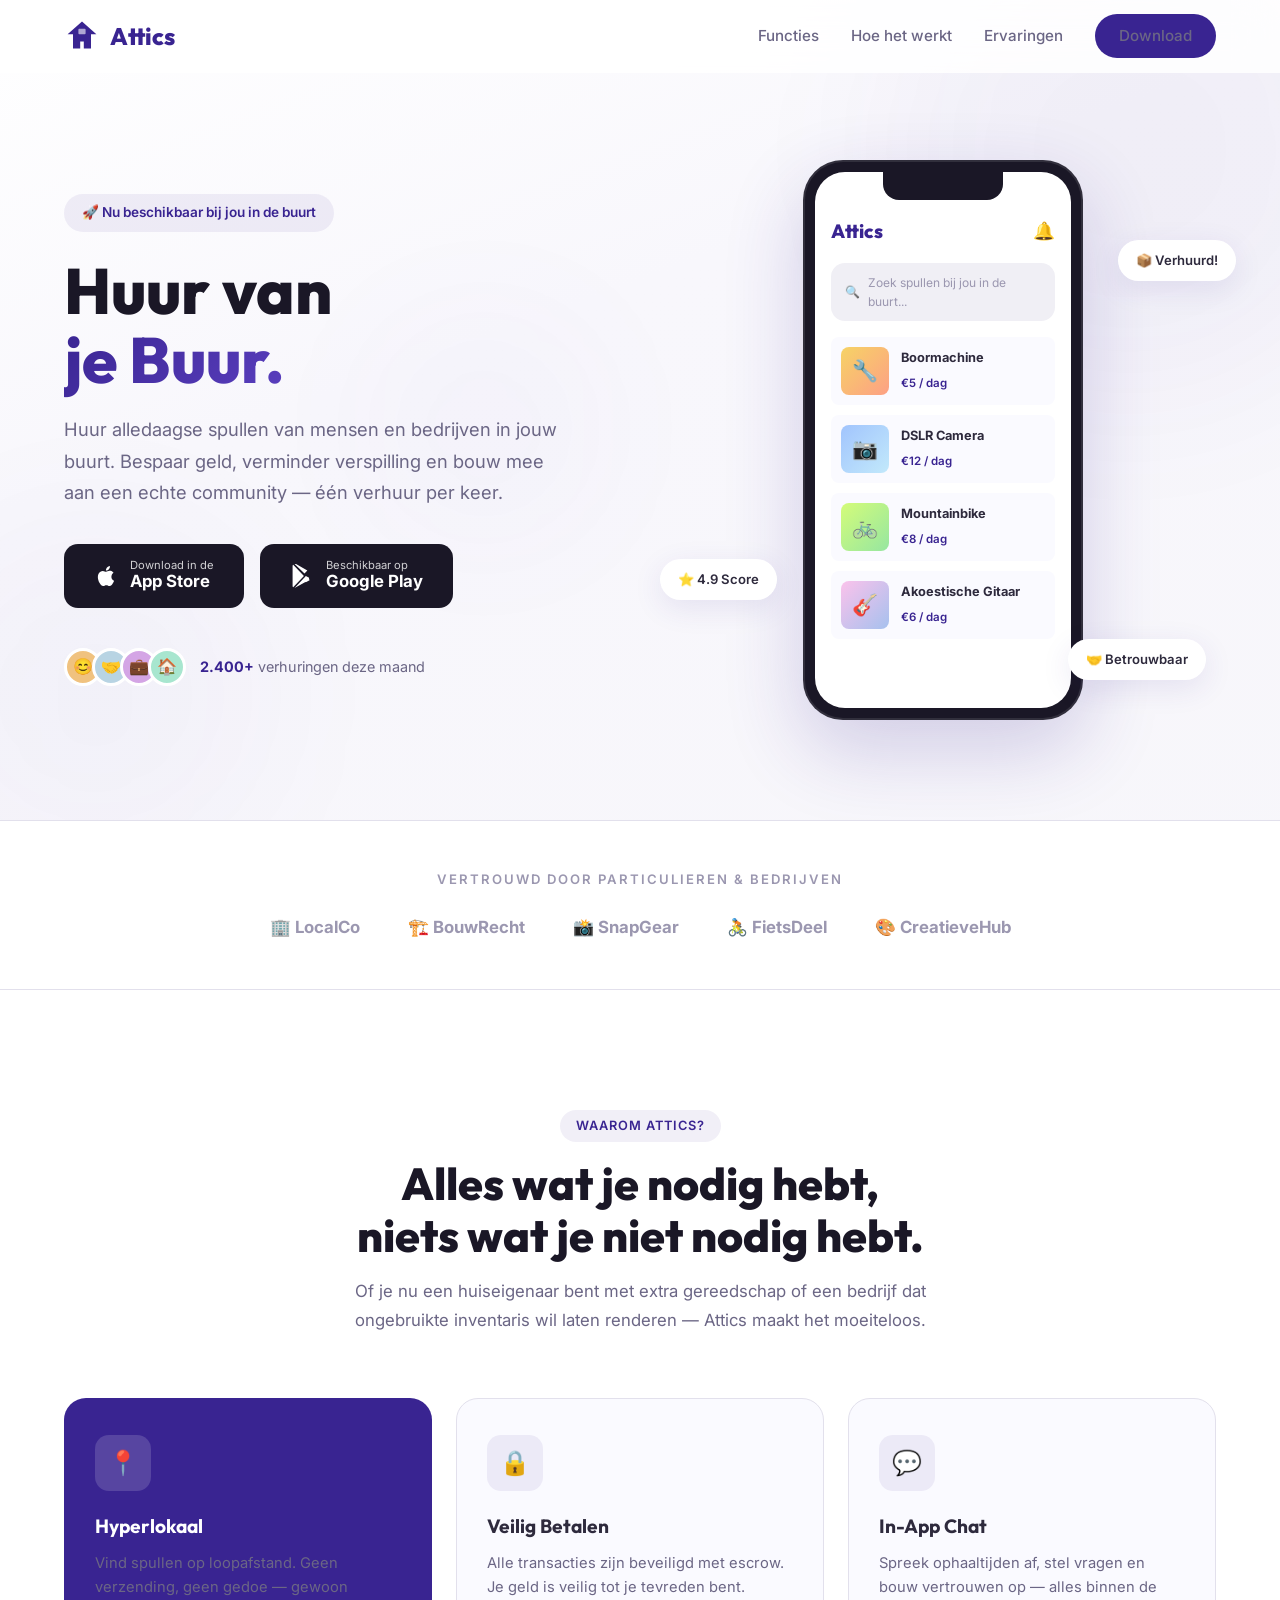
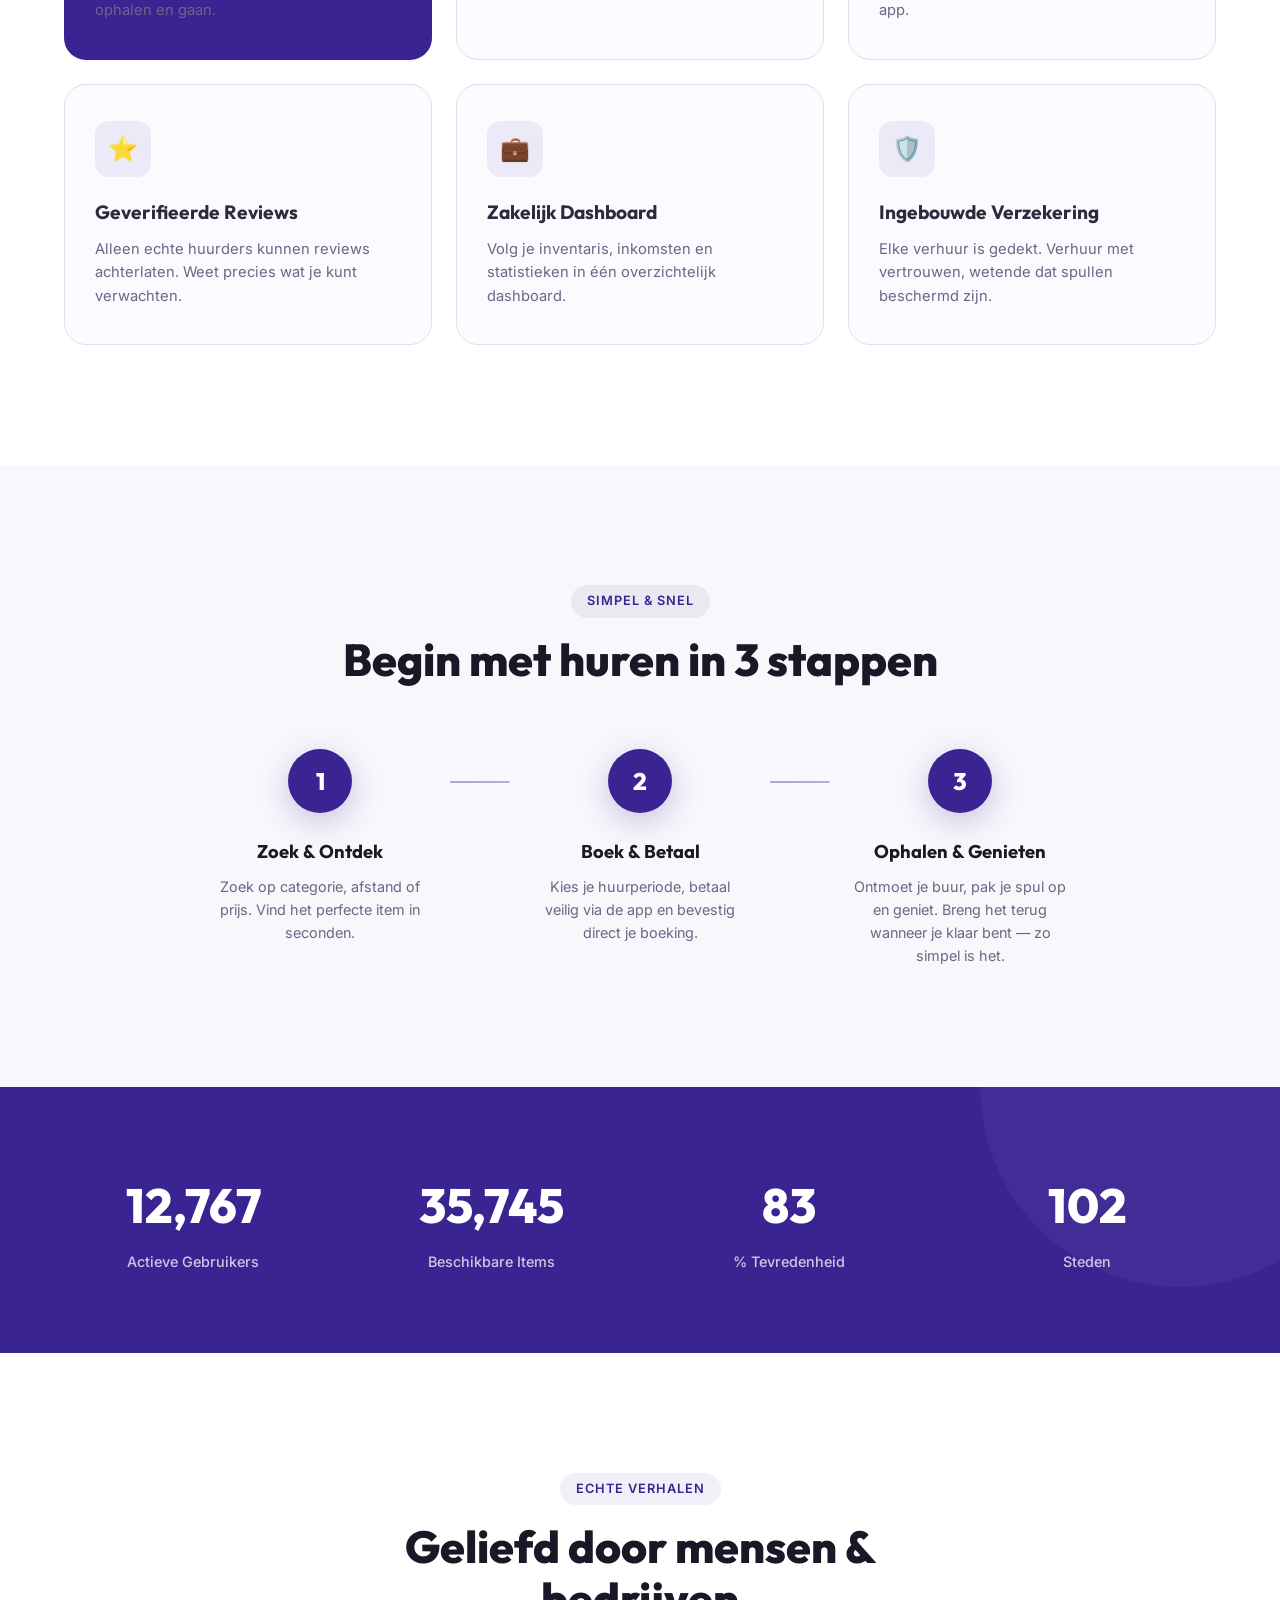
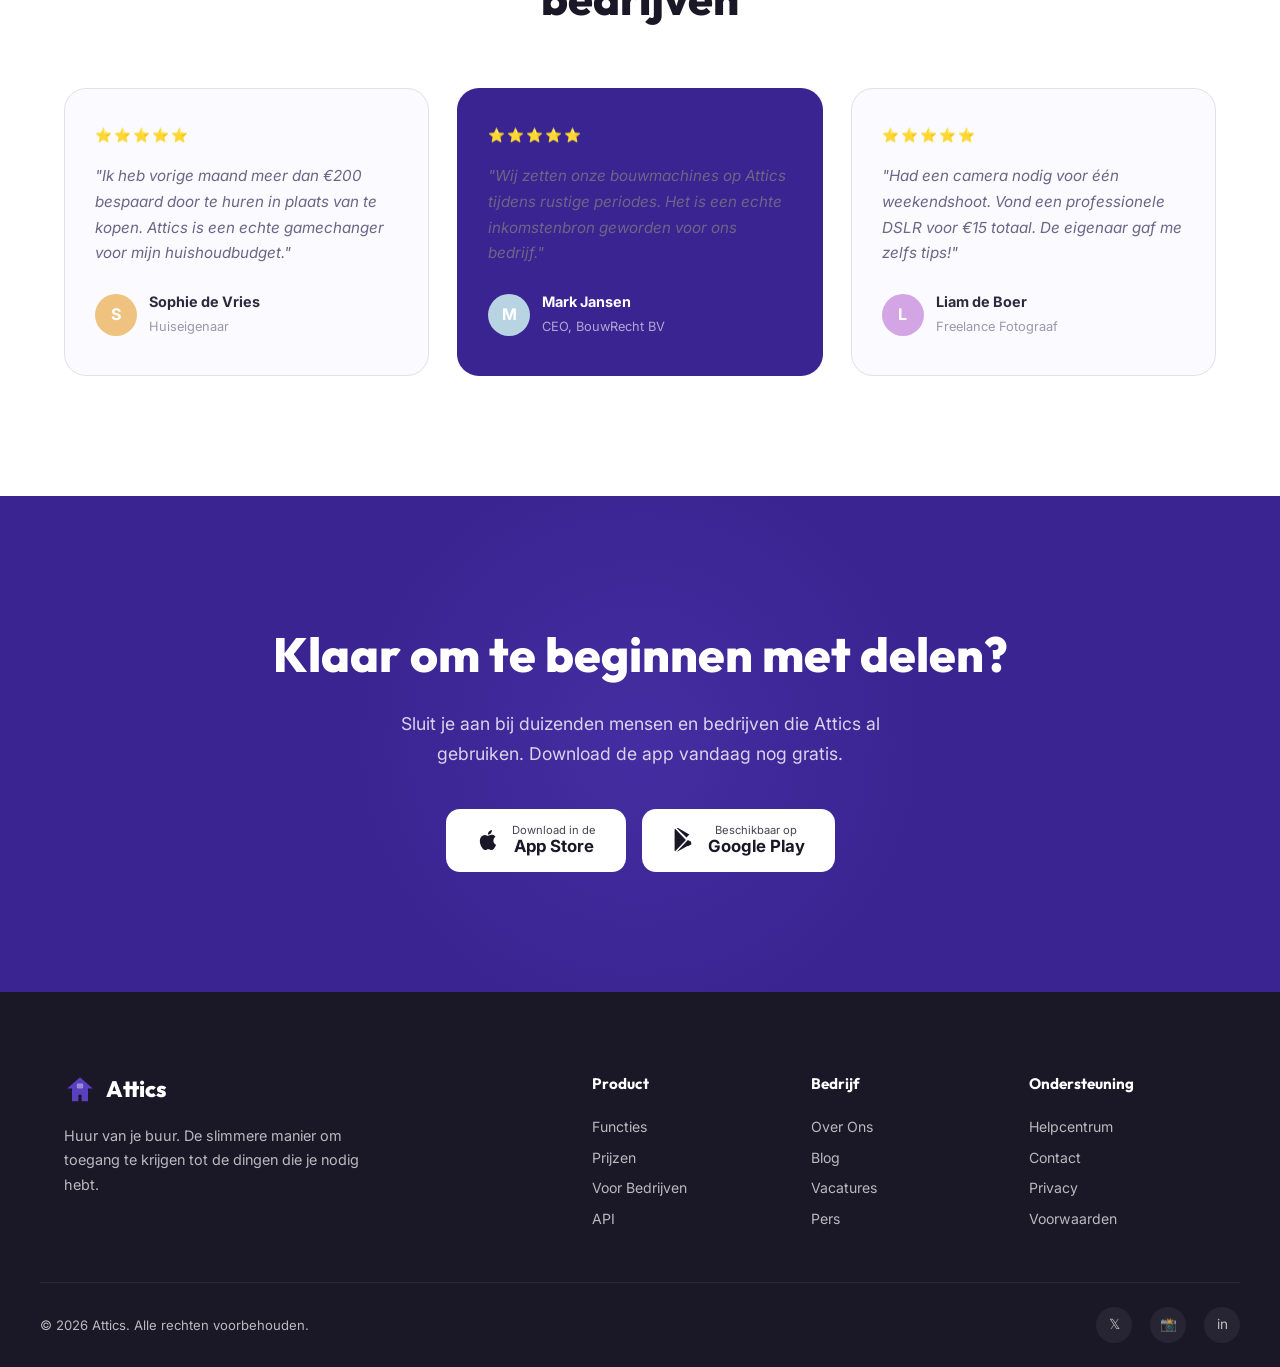
==== commit 969e7288: "update" ====
--- a/nl/index.html
+++ b/nl/index.html
@@ -8,7 +8,7 @@
   <link rel="preconnect" href="https://fonts.googleapis.com" />
   <link rel="preconnect" href="https://fonts.gstatic.com" crossorigin />
   <link href="https://fonts.googleapis.com/css2?family=Inter:wght@400;500;600;700;800&family=Outfit:wght@400;500;600;700;800&display=swap" rel="stylesheet" />
-  <link rel="stylesheet" href="../style.css" />
+  <link rel="stylesheet" href="../assets/css/style.css" />
   <link rel="icon" type="image/svg+xml" href="data:image/svg+xml,<svg xmlns='http://www.w3.org/2000/svg' viewBox='0 0 100 100'><text y='.9em' font-size='90'>🏠</text></svg>" />
 </head>
 <body>
@@ -21,6 +21,7 @@
           <rect x="16" y="12" width="8" height="6" rx="1" fill="white" opacity="0.6"/>
         </svg>
         <span>Attics</span>
+        
       </a>
       <div class="navbar__links" id="navLinks">
         <a href="#features">Functies</a>
@@ -353,6 +354,6 @@
     </div>
   </footer>
 
-  <script src="../script.js"></script>
+  <script src="../assets/js/script.js"></script>
 </body>
 </html>
--- a/assets/css/style.css
+++ b/assets/css/style.css
@@ -0,0 +1,1211 @@
+/* ============================================================
+   ATTICS — Landing Page Styles
+   Brand: #392491 (deep indigo) + white
+   ============================================================ */
+
+/* ---------- RESET & TOKENS ---------- */
+*,
+*::before,
+*::after {
+  box-sizing: border-box;
+  margin: 0;
+  padding: 0;
+}
+
+:root {
+  --primary: #392491;
+  --primary-dark: #2a1a6e;
+  --primary-light: #5a3fbf;
+  --primary-glow: rgba(57, 36, 145, 0.25);
+  --primary-subtle: rgba(57, 36, 145, 0.07);
+  --white: #ffffff;
+  --off-white: #f8f7fc;
+  --gray-50: #fafaff;
+  --gray-100: #f0eff5;
+  --gray-200: #e2e0ec;
+  --gray-400: #9b97b0;
+  --gray-600: #6b6685;
+  --gray-800: #2e2a3d;
+  --gray-900: #1a1726;
+  --text: #2e2a3d;
+  --text-muted: #6b6685;
+  --radius-sm: 8px;
+  --radius-md: 14px;
+  --radius-lg: 22px;
+  --radius-xl: 32px;
+  --radius-full: 999px;
+  --shadow-sm: 0 2px 8px rgba(57, 36, 145, 0.06);
+  --shadow-md: 0 8px 30px rgba(57, 36, 145, 0.1);
+  --shadow-lg: 0 20px 60px rgba(57, 36, 145, 0.15);
+  --shadow-xl: 0 30px 80px rgba(57, 36, 145, 0.2);
+  --transition: 0.3s cubic-bezier(0.4, 0, 0.2, 1);
+  --font-heading: "Outfit", sans-serif;
+  --font-body: "Inter", sans-serif;
+}
+
+html {
+  scroll-behavior: smooth;
+  -webkit-font-smoothing: antialiased;
+}
+
+body {
+  font-family: var(--font-body);
+  color: var(--text);
+  background: var(--white);
+  line-height: 1.6;
+  overflow-x: hidden;
+}
+
+img,
+svg {
+  display: block;
+  max-width: 100%;
+}
+a {
+  text-decoration: none;
+  color: inherit;
+}
+button {
+  border: none;
+  background: none;
+  cursor: pointer;
+  font: inherit;
+}
+
+.container {
+  width: 100%;
+  max-width: 1200px;
+  margin: 0 auto;
+  padding: 0 24px;
+}
+
+/* ---------- NAVBAR ---------- */
+.navbar {
+  position: fixed;
+  top: 0;
+  left: 0;
+  right: 0;
+  z-index: 1000;
+  background: rgba(255, 255, 255, 0.85);
+  backdrop-filter: blur(20px);
+  -webkit-backdrop-filter: blur(20px);
+  border-bottom: 1px solid transparent;
+  transition: var(--transition);
+}
+
+.navbar--scrolled {
+  border-bottom-color: var(--gray-200);
+  box-shadow: var(--shadow-sm);
+}
+
+.navbar__inner {
+  display: flex;
+  align-items: center;
+  justify-content: space-between;
+  height: 72px;
+}
+
+.navbar__logo {
+  display: flex;
+  align-items: center;
+  gap: 10px;
+  font-family: var(--font-heading);
+  font-weight: 800;
+  font-size: 1.5rem;
+  color: var(--primary);
+}
+
+.navbar__logo-icon {
+  width: 36px;
+  height: 36px;
+  color: var(--primary);
+}
+
+.navbar__links {
+  display: flex;
+  align-items: center;
+  gap: 32px;
+}
+
+.navbar__links a {
+  font-size: 0.95rem;
+  font-weight: 500;
+  color: var(--gray-600);
+  transition: var(--transition);
+}
+
+.navbar__links a:hover {
+  color: var(--primary);
+}
+
+.navbar__toggle {
+  display: none;
+  flex-direction: column;
+  gap: 5px;
+  width: 28px;
+}
+
+.navbar__toggle span {
+  display: block;
+  width: 100%;
+  height: 2px;
+  background: var(--gray-800);
+  border-radius: 2px;
+  transition: var(--transition);
+}
+
+/* ---------- BUTTONS ---------- */
+.btn {
+  display: inline-flex;
+  align-items: center;
+  justify-content: center;
+  font-weight: 600;
+  border-radius: var(--radius-full);
+  transition: var(--transition);
+  cursor: pointer;
+}
+
+.btn--sm {
+  padding: 10px 24px;
+  font-size: 0.9rem;
+}
+
+.btn--primary {
+  background: var(--primary);
+  color: var(--white);
+}
+
+.btn--primary:hover {
+  background: var(--primary-dark);
+  transform: translateY(-1px);
+  box-shadow: 0 6px 20px var(--primary-glow);
+}
+
+/* ---------- STORE BUTTONS ---------- */
+.store-btn {
+  display: inline-flex;
+  align-items: center;
+  gap: 12px;
+  padding: 14px 28px;
+  background: var(--gray-900);
+  color: var(--white);
+  border-radius: var(--radius-md);
+  transition: var(--transition);
+  border: 2px solid transparent;
+}
+
+.store-btn svg {
+  width: 24px;
+  height: 24px;
+  flex-shrink: 0;
+}
+
+.store-btn small {
+  display: block;
+  font-size: 0.7rem;
+  opacity: 0.8;
+  line-height: 1;
+}
+
+.store-btn strong {
+  display: block;
+  font-size: 1.05rem;
+  line-height: 1.2;
+}
+
+.store-btn:hover {
+  transform: translateY(-3px);
+  box-shadow: var(--shadow-lg);
+}
+
+.store-btn--light {
+  background: var(--white);
+  color: var(--gray-900);
+  border-color: rgba(255, 255, 255, 0.2);
+}
+
+.store-btn--light:hover {
+  background: var(--off-white);
+  box-shadow: var(--shadow-xl);
+}
+
+/* ---------- HERO ---------- */
+.hero {
+  position: relative;
+  padding: 160px 0 100px;
+  background: linear-gradient(
+    160deg,
+    var(--white) 0%,
+    var(--off-white) 40%,
+    rgba(57, 36, 145, 0.04) 100%
+  );
+  overflow: hidden;
+}
+
+.hero__bg-shapes {
+  position: absolute;
+  inset: 0;
+  pointer-events: none;
+  overflow: hidden;
+}
+
+.hero__shape {
+  position: absolute;
+  border-radius: 50%;
+  filter: blur(80px);
+  opacity: 0.5;
+}
+
+.hero__shape--1 {
+  width: 500px;
+  height: 500px;
+  background: rgba(57, 36, 145, 0.08);
+  top: -100px;
+  right: -100px;
+  animation: float 20s ease-in-out infinite;
+}
+
+.hero__shape--2 {
+  width: 350px;
+  height: 350px;
+  background: rgba(57, 36, 145, 0.06);
+  bottom: -50px;
+  left: -80px;
+  animation: float 15s ease-in-out infinite reverse;
+}
+
+.hero__shape--3 {
+  width: 200px;
+  height: 200px;
+  background: rgba(90, 63, 191, 0.08);
+  top: 40%;
+  left: 30%;
+  animation: float 18s ease-in-out infinite 3s;
+}
+
+@keyframes float {
+  0%,
+  100% {
+    transform: translate(0, 0) scale(1);
+  }
+  33% {
+    transform: translate(30px, -30px) scale(1.05);
+  }
+  66% {
+    transform: translate(-20px, 20px) scale(0.95);
+  }
+}
+
+.hero__inner {
+  display: grid;
+  grid-template-columns: 1fr 1fr;
+  gap: 60px;
+  align-items: center;
+}
+
+.hero__badge {
+  display: inline-block;
+  padding: 8px 18px;
+  background: var(--primary-subtle);
+  color: var(--primary);
+  font-size: 0.85rem;
+  font-weight: 600;
+  border-radius: var(--radius-full);
+  margin-bottom: 24px;
+  animation: fadeInUp 0.6s ease-out;
+}
+
+.hero__title {
+  font-family: var(--font-heading);
+  font-size: 4rem;
+  font-weight: 800;
+  line-height: 1.08;
+  color: var(--gray-900);
+  margin-bottom: 20px;
+  animation: fadeInUp 0.6s ease-out 0.1s both;
+}
+
+.hero__title--accent {
+  background: linear-gradient(135deg, var(--primary), var(--primary-light));
+  -webkit-background-clip: text;
+  -webkit-text-fill-color: transparent;
+  background-clip: text;
+}
+
+.hero__subtitle {
+  font-size: 1.15rem;
+  color: var(--text-muted);
+  max-width: 500px;
+  line-height: 1.7;
+  margin-bottom: 36px;
+  animation: fadeInUp 0.6s ease-out 0.2s both;
+}
+
+.hero__buttons {
+  display: flex;
+  gap: 16px;
+  flex-wrap: wrap;
+  margin-bottom: 40px;
+  animation: fadeInUp 0.6s ease-out 0.3s both;
+}
+
+.hero__social-proof {
+  display: flex;
+  align-items: center;
+  gap: 14px;
+  animation: fadeInUp 0.6s ease-out 0.4s both;
+}
+
+.hero__social-proof p {
+  font-size: 0.9rem;
+  color: var(--text-muted);
+}
+
+.hero__social-proof strong {
+  color: var(--primary);
+}
+
+.hero__avatars {
+  display: flex;
+}
+
+.hero__avatar {
+  width: 38px;
+  height: 38px;
+  border-radius: 50%;
+  display: flex;
+  align-items: center;
+  justify-content: center;
+  font-size: 1rem;
+  border: 3px solid var(--white);
+  margin-left: -10px;
+}
+
+.hero__avatar:first-child {
+  margin-left: 0;
+}
+
+/* Phone Mockup */
+.hero__visual {
+  position: relative;
+  display: flex;
+  justify-content: center;
+  animation: fadeInUp 0.8s ease-out 0.3s both;
+}
+
+.phone-mockup {
+  width: 280px;
+  height: 560px;
+  background: var(--gray-900);
+  border-radius: 40px;
+  padding: 12px;
+  position: relative;
+  box-shadow:
+    var(--shadow-xl),
+    inset 0 0 0 2px rgba(255, 255, 255, 0.1);
+}
+
+.phone-mockup__notch {
+  width: 120px;
+  height: 28px;
+  background: var(--gray-900);
+  border-radius: 0 0 16px 16px;
+  position: absolute;
+  top: 12px;
+  left: 50%;
+  transform: translateX(-50%);
+  z-index: 2;
+}
+
+.phone-mockup__screen {
+  width: 100%;
+  height: 100%;
+  background: var(--white);
+  border-radius: 30px;
+  padding: 44px 16px 16px;
+  overflow: hidden;
+}
+
+.phone-mockup__header {
+  display: flex;
+  justify-content: space-between;
+  align-items: center;
+  margin-bottom: 16px;
+}
+
+.phone-mockup__logo {
+  font-family: var(--font-heading);
+  font-weight: 800;
+  font-size: 1.2rem;
+  color: var(--primary);
+}
+
+.phone-mockup__icon {
+  font-size: 1.1rem;
+}
+
+.phone-mockup__search {
+  display: flex;
+  align-items: center;
+  gap: 8px;
+  padding: 10px 14px;
+  background: var(--gray-100);
+  border-radius: var(--radius-md);
+  font-size: 0.75rem;
+  color: var(--gray-400);
+  margin-bottom: 16px;
+}
+
+.phone-mockup__cards {
+  display: flex;
+  flex-direction: column;
+  gap: 10px;
+}
+
+.phone-mockup__card {
+  display: flex;
+  align-items: center;
+  gap: 12px;
+  padding: 10px;
+  background: var(--gray-50);
+  border-radius: var(--radius-sm);
+  transition: var(--transition);
+}
+
+.phone-mockup__card-img {
+  width: 48px;
+  height: 48px;
+  border-radius: var(--radius-sm);
+  display: flex;
+  align-items: center;
+  justify-content: center;
+  font-size: 1.3rem;
+  flex-shrink: 0;
+}
+
+.phone-mockup__card-info strong {
+  display: block;
+  font-size: 0.8rem;
+  color: var(--gray-800);
+}
+
+.phone-mockup__card-info span {
+  font-size: 0.72rem;
+  color: var(--primary);
+  font-weight: 600;
+}
+
+/* Floating badges */
+.hero__floating {
+  position: absolute;
+  background: var(--white);
+  padding: 10px 18px;
+  border-radius: var(--radius-full);
+  font-size: 0.82rem;
+  font-weight: 600;
+  color: var(--gray-800);
+  box-shadow: var(--shadow-md);
+  white-space: nowrap;
+}
+
+.hero__floating--1 {
+  top: 80px;
+  right: -20px;
+  animation: floatBadge 4s ease-in-out infinite;
+}
+
+.hero__floating--2 {
+  bottom: 120px;
+  left: -10px;
+  animation: floatBadge 5s ease-in-out infinite 1s;
+}
+
+.hero__floating--3 {
+  bottom: 40px;
+  right: 10px;
+  animation: floatBadge 4.5s ease-in-out infinite 2s;
+}
+
+@keyframes floatBadge {
+  0%,
+  100% {
+    transform: translateY(0);
+  }
+  50% {
+    transform: translateY(-10px);
+  }
+}
+
+@keyframes fadeInUp {
+  from {
+    opacity: 0;
+    transform: translateY(24px);
+  }
+  to {
+    opacity: 1;
+    transform: translateY(0);
+  }
+}
+
+/* ---------- TRUSTED ---------- */
+.trusted {
+  padding: 48px 0;
+  border-top: 1px solid var(--gray-200);
+  border-bottom: 1px solid var(--gray-200);
+  background: var(--white);
+}
+
+.trusted__label {
+  text-align: center;
+  font-size: 0.82rem;
+  text-transform: uppercase;
+  letter-spacing: 2px;
+  color: var(--gray-400);
+  font-weight: 600;
+  margin-bottom: 24px;
+}
+
+.trusted__logos {
+  display: flex;
+  justify-content: center;
+  align-items: center;
+  gap: 48px;
+  flex-wrap: wrap;
+}
+
+.trusted__logo {
+  font-size: 1.05rem;
+  font-weight: 700;
+  color: var(--gray-400);
+  opacity: 0.7;
+  transition: var(--transition);
+  white-space: nowrap;
+}
+
+.trusted__logo:hover {
+  opacity: 1;
+  color: var(--primary);
+}
+
+/* ---------- SECTION HEADER ---------- */
+.section-header {
+  text-align: center;
+  max-width: 600px;
+  margin: 0 auto 64px;
+}
+
+.section-header__tag {
+  display: inline-block;
+  padding: 6px 16px;
+  background: var(--primary-subtle);
+  color: var(--primary);
+  font-size: 0.8rem;
+  font-weight: 600;
+  border-radius: var(--radius-full);
+  text-transform: uppercase;
+  letter-spacing: 1px;
+  margin-bottom: 16px;
+}
+
+.section-header__title {
+  font-family: var(--font-heading);
+  font-size: 2.8rem;
+  font-weight: 800;
+  color: var(--gray-900);
+  line-height: 1.15;
+  margin-bottom: 16px;
+}
+
+.section-header__desc {
+  font-size: 1.05rem;
+  color: var(--text-muted);
+  line-height: 1.7;
+}
+
+/* ---------- FEATURES ---------- */
+.features {
+  padding: 120px 0;
+  background: var(--white);
+}
+
+.features__grid {
+  display: grid;
+  grid-template-columns: repeat(3, 1fr);
+  gap: 24px;
+}
+
+.feature-card {
+  padding: 36px 30px;
+  background: var(--gray-50);
+  border-radius: var(--radius-lg);
+  border: 1px solid var(--gray-200);
+  transition: var(--transition);
+  position: relative;
+  overflow: hidden;
+}
+
+.feature-card::before {
+  content: "";
+  position: absolute;
+  top: 0;
+  left: 0;
+  right: 0;
+  height: 3px;
+  background: linear-gradient(90deg, var(--primary), var(--primary-light));
+  border-radius: 3px 3px 0 0;
+  transform: scaleX(0);
+  transition: var(--transition);
+}
+
+.feature-card:hover {
+  transform: translateY(-6px);
+  box-shadow: var(--shadow-md);
+  border-color: rgba(57, 36, 145, 0.15);
+}
+
+.feature-card:hover::before {
+  transform: scaleX(1);
+}
+
+.feature-card--highlight {
+  background: var(--primary);
+  color: var(--white);
+  border-color: transparent;
+}
+
+.feature-card--highlight::before {
+  display: none;
+}
+
+.feature-card--highlight:hover {
+  background: var(--primary-dark);
+  border-color: transparent;
+}
+
+.feature-card--highlight .feature-card__icon {
+  background: rgba(255, 255, 255, 0.15);
+}
+
+.feature-card--highlight p {
+  color: rgba(255, 255, 255, 0.8);
+}
+
+.feature-card__icon {
+  width: 56px;
+  height: 56px;
+  display: flex;
+  align-items: center;
+  justify-content: center;
+  font-size: 1.5rem;
+  background: var(--primary-subtle);
+  border-radius: var(--radius-md);
+  margin-bottom: 20px;
+}
+
+.feature-card h3 {
+  font-family: var(--font-heading);
+  font-size: 1.2rem;
+  font-weight: 700;
+  margin-bottom: 10px;
+}
+
+.feature-card p {
+  font-size: 0.92rem;
+  color: var(--text-muted);
+  line-height: 1.6;
+}
+
+/* ---------- HOW IT WORKS ---------- */
+.how-it-works {
+  padding: 120px 0;
+  background: var(--off-white);
+}
+
+.steps {
+  display: flex;
+  align-items: flex-start;
+  justify-content: center;
+  gap: 0;
+  max-width: 900px;
+  margin: 0 auto;
+}
+
+.step {
+  flex: 1;
+  text-align: center;
+  padding: 0 24px;
+}
+
+.step__number {
+  width: 64px;
+  height: 64px;
+  margin: 0 auto 24px;
+  display: flex;
+  align-items: center;
+  justify-content: center;
+  background: var(--primary);
+  color: var(--white);
+  font-family: var(--font-heading);
+  font-size: 1.5rem;
+  font-weight: 800;
+  border-radius: 50%;
+  box-shadow: 0 8px 30px var(--primary-glow);
+}
+
+.step__content h3 {
+  font-family: var(--font-heading);
+  font-size: 1.15rem;
+  font-weight: 700;
+  margin-bottom: 8px;
+  color: var(--gray-900);
+}
+
+.step__content p {
+  font-size: 0.9rem;
+  color: var(--text-muted);
+  line-height: 1.6;
+}
+
+.step__connector {
+  width: 60px;
+  height: 2px;
+  background: linear-gradient(90deg, var(--primary), var(--primary-light));
+  margin-top: 32px;
+  flex-shrink: 0;
+  border-radius: 2px;
+  opacity: 0.4;
+}
+
+/* ---------- STATS ---------- */
+.stats {
+  padding: 80px 0;
+  background: var(--primary);
+  color: var(--white);
+  position: relative;
+  overflow: hidden;
+}
+
+.stats::before {
+  content: "";
+  position: absolute;
+  width: 400px;
+  height: 400px;
+  background: rgba(255, 255, 255, 0.04);
+  border-radius: 50%;
+  top: -200px;
+  right: -100px;
+}
+
+.stats__inner {
+  display: grid;
+  grid-template-columns: repeat(4, 1fr);
+  gap: 40px;
+  text-align: center;
+  position: relative;
+}
+
+.stat__number {
+  font-family: var(--font-heading);
+  font-size: 3rem;
+  font-weight: 800;
+  margin-bottom: 6px;
+}
+
+.stat__label {
+  font-size: 0.9rem;
+  opacity: 0.75;
+  font-weight: 500;
+}
+
+/* ---------- TESTIMONIALS ---------- */
+.testimonials {
+  padding: 120px 0;
+  background: var(--white);
+}
+
+.testimonials__grid {
+  display: grid;
+  grid-template-columns: repeat(3, 1fr);
+  gap: 28px;
+}
+
+.testimonial-card {
+  padding: 36px 30px;
+  background: var(--gray-50);
+  border-radius: var(--radius-lg);
+  border: 1px solid var(--gray-200);
+  transition: var(--transition);
+}
+
+.testimonial-card:hover {
+  transform: translateY(-4px);
+  box-shadow: var(--shadow-md);
+}
+
+.testimonial-card--featured {
+  background: var(--primary);
+  color: var(--white);
+  border-color: transparent;
+  transform: scale(1.03);
+}
+
+.testimonial-card--featured:hover {
+  transform: scale(1.03) translateY(-4px);
+}
+
+.testimonial-card--featured p {
+  color: rgba(255, 255, 255, 0.9);
+}
+
+.testimonial-card--featured .testimonial-card__author span {
+  color: rgba(255, 255, 255, 0.6);
+}
+
+.testimonial-card__stars {
+  margin-bottom: 16px;
+  font-size: 0.85rem;
+  letter-spacing: 2px;
+}
+
+.testimonial-card p {
+  font-size: 0.95rem;
+  line-height: 1.7;
+  color: var(--text-muted);
+  margin-bottom: 24px;
+  font-style: italic;
+}
+
+.testimonial-card__author {
+  display: flex;
+  align-items: center;
+  gap: 12px;
+}
+
+.testimonial-card__avatar {
+  width: 42px;
+  height: 42px;
+  border-radius: 50%;
+  display: flex;
+  align-items: center;
+  justify-content: center;
+  font-weight: 700;
+  font-size: 1rem;
+  color: var(--white);
+}
+
+.testimonial-card__author strong {
+  display: block;
+  font-size: 0.9rem;
+}
+
+.testimonial-card__author span {
+  font-size: 0.8rem;
+  color: var(--gray-400);
+}
+
+/* ---------- CTA ---------- */
+.cta {
+  padding: 120px 0;
+  background: var(--primary);
+  color: var(--white);
+  text-align: center;
+  position: relative;
+  overflow: hidden;
+}
+
+.cta__glow {
+  position: absolute;
+  width: 600px;
+  height: 600px;
+  background: radial-gradient(circle, rgba(90, 63, 191, 0.35), transparent 70%);
+  top: 50%;
+  left: 50%;
+  transform: translate(-50%, -50%);
+  pointer-events: none;
+}
+
+.cta__inner {
+  position: relative;
+}
+
+.cta__title {
+  font-family: var(--font-heading);
+  font-size: 3rem;
+  font-weight: 800;
+  margin-bottom: 16px;
+}
+
+.cta__subtitle {
+  font-size: 1.1rem;
+  opacity: 0.8;
+  max-width: 500px;
+  margin: 0 auto 40px;
+  line-height: 1.7;
+}
+
+.cta__buttons {
+  display: flex;
+  justify-content: center;
+  gap: 16px;
+  flex-wrap: wrap;
+}
+
+/* ---------- FOOTER ---------- */
+.footer {
+  padding: 80px 0 0;
+  background: var(--gray-900);
+  color: rgba(255, 255, 255, 0.7);
+}
+
+.footer__inner {
+  display: grid;
+  grid-template-columns: 1.5fr 2fr;
+  gap: 60px;
+  padding-bottom: 48px;
+  border-bottom: 1px solid rgba(255, 255, 255, 0.08);
+}
+
+.footer__logo {
+  display: flex;
+  align-items: center;
+  gap: 10px;
+  font-family: var(--font-heading);
+  font-weight: 800;
+  font-size: 1.4rem;
+  color: var(--white);
+  margin-bottom: 16px;
+}
+
+.footer__logo-icon {
+  width: 32px;
+  height: 32px;
+  color: var(--primary-light);
+}
+
+.footer__brand p {
+  font-size: 0.9rem;
+  line-height: 1.7;
+  max-width: 300px;
+}
+
+.footer__links {
+  display: grid;
+  grid-template-columns: repeat(3, 1fr);
+  gap: 32px;
+}
+
+.footer__col h4 {
+  color: var(--white);
+  font-family: var(--font-heading);
+  font-weight: 700;
+  font-size: 0.95rem;
+  margin-bottom: 16px;
+}
+
+.footer__col a {
+  display: block;
+  font-size: 0.88rem;
+  padding: 4px 0;
+  transition: var(--transition);
+}
+
+.footer__col a:hover {
+  color: var(--white);
+  transform: translateX(4px);
+}
+
+.footer__bottom {
+  display: flex;
+  justify-content: space-between;
+  align-items: center;
+  padding: 24px 0;
+  font-size: 0.82rem;
+}
+
+.footer__socials {
+  display: flex;
+  gap: 18px;
+}
+
+.footer__socials a {
+  width: 36px;
+  height: 36px;
+  display: flex;
+  align-items: center;
+  justify-content: center;
+  border-radius: 50%;
+  background: rgba(255, 255, 255, 0.06);
+  font-size: 0.85rem;
+  transition: var(--transition);
+}
+
+.footer__socials a:hover {
+  background: var(--primary);
+  color: var(--white);
+  transform: translateY(-2px);
+}
+
+/* ---------- SCROLL REVEAL ---------- */
+.reveal {
+  opacity: 0;
+  transform: translateY(30px);
+  transition:
+    opacity 0.7s ease,
+    transform 0.7s ease;
+}
+
+.reveal--visible {
+  opacity: 1;
+  transform: translateY(0);
+}
+
+/* ---------- RESPONSIVE ---------- */
+@media (max-width: 1024px) {
+  .hero__title {
+    font-size: 3rem;
+  }
+  .section-header__title {
+    font-size: 2.3rem;
+  }
+  .features__grid {
+    grid-template-columns: repeat(2, 1fr);
+  }
+  .testimonials__grid {
+    grid-template-columns: repeat(2, 1fr);
+  }
+  .testimonial-card:last-child {
+    grid-column: span 2;
+  }
+}
+
+@media (max-width: 768px) {
+  .navbar__links {
+    position: fixed;
+    top: 72px;
+    left: 0;
+    right: 0;
+    background: var(--white);
+    flex-direction: column;
+    padding: 24px;
+    gap: 20px;
+    border-bottom: 1px solid var(--gray-200);
+    box-shadow: var(--shadow-md);
+    transform: translateY(-120%);
+    transition: var(--transition);
+    opacity: 0;
+  }
+
+  .navbar__links--open {
+    transform: translateY(0);
+    opacity: 1;
+  }
+
+  .navbar__toggle {
+    display: flex;
+  }
+
+  .hero__inner {
+    grid-template-columns: 1fr;
+    text-align: center;
+    gap: 48px;
+  }
+
+  .hero__title {
+    font-size: 2.6rem;
+  }
+  .hero__subtitle {
+    margin: 0 auto 36px;
+  }
+  .hero__buttons {
+    justify-content: center;
+  }
+  .hero__social-proof {
+    justify-content: center;
+  }
+  .hero {
+    padding: 130px 0 80px;
+  }
+
+  .section-header__title {
+    font-size: 2rem;
+  }
+  .features__grid {
+    grid-template-columns: 1fr;
+  }
+
+  .steps {
+    flex-direction: column;
+    align-items: center;
+  }
+  .step__connector {
+    width: 2px;
+    height: 40px;
+    background: linear-gradient(180deg, var(--primary), var(--primary-light));
+  }
+
+  .stats__inner {
+    grid-template-columns: repeat(2, 1fr);
+  }
+  .stat__number {
+    font-size: 2.2rem;
+  }
+
+  .testimonials__grid {
+    grid-template-columns: 1fr;
+  }
+  .testimonial-card:last-child {
+    grid-column: auto;
+  }
+  .testimonial-card--featured {
+    transform: none;
+  }
+  .testimonial-card--featured:hover {
+    transform: translateY(-4px);
+  }
+
+  .cta__title {
+    font-size: 2.2rem;
+  }
+
+  .footer__inner {
+    grid-template-columns: 1fr;
+    gap: 40px;
+  }
+  .footer__links {
+    grid-template-columns: repeat(3, 1fr);
+  }
+  .footer__bottom {
+    flex-direction: column;
+    gap: 16px;
+    text-align: center;
+  }
+}
+
+@media (max-width: 480px) {
+  .hero__title {
+    font-size: 2.1rem;
+  }
+  .hero__buttons {
+    flex-direction: column;
+    align-items: center;
+  }
+  .store-btn {
+    width: 100%;
+    justify-content: center;
+  }
+  .cta__buttons {
+    flex-direction: column;
+    align-items: center;
+  }
+  .cta__buttons .store-btn {
+    width: 100%;
+    max-width: 280px;
+    justify-content: center;
+  }
+  .footer__links {
+    grid-template-columns: 1fr 1fr;
+  }
+  .trusted__logos {
+    gap: 24px;
+  }
+}
